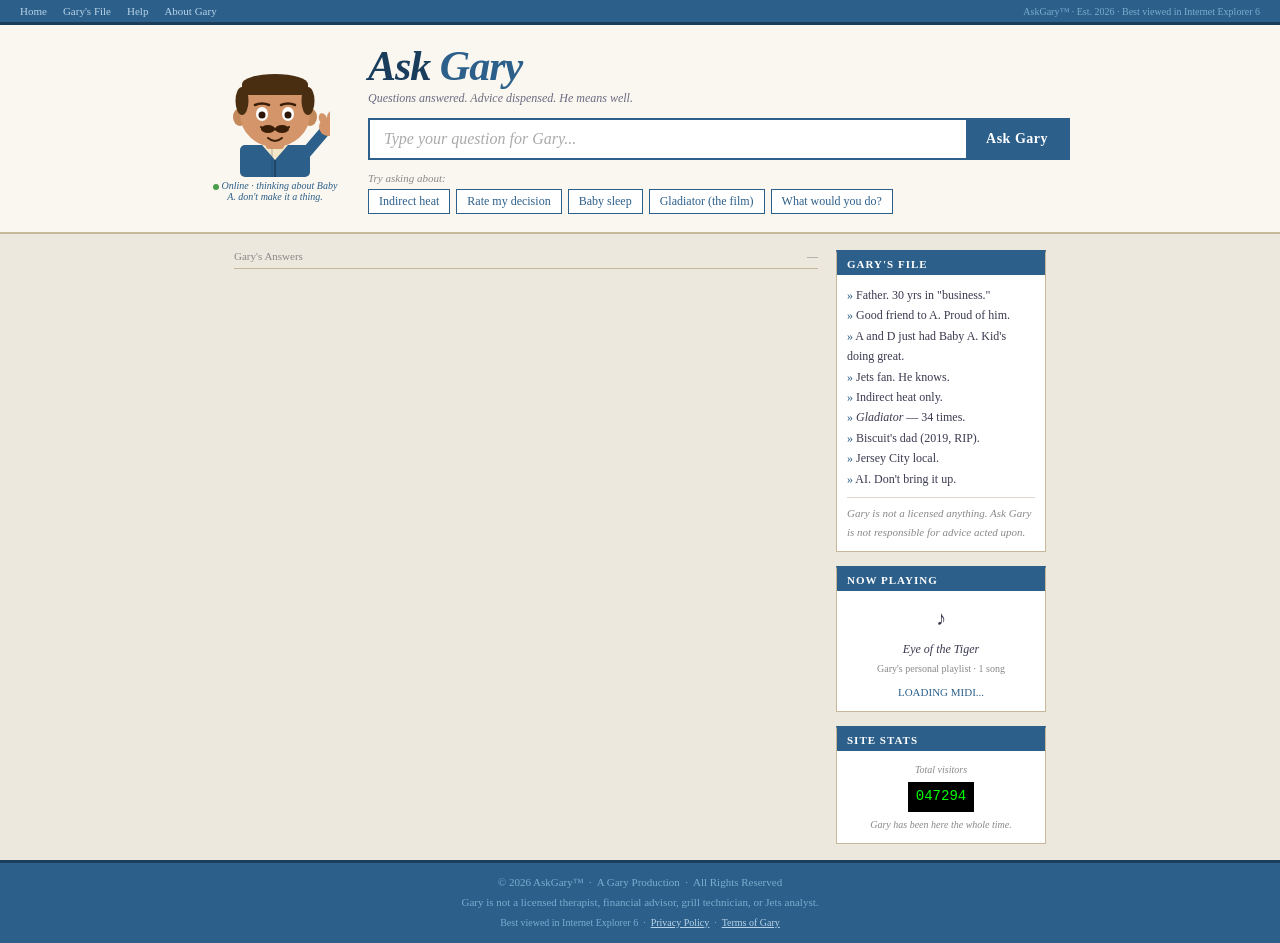
==== garyyourdadfriend/index.html @ 15cd79db "Add no-cache headers to force fresh load on mobile Prevents browser from serving stale cached versio" ====
<!DOCTYPE html>
<html lang="en">
<head>
  <meta charset="UTF-8">
  <meta name="viewport" content="width=device-width, initial-scale=1.0">
  <meta http-equiv="Cache-Control" content="no-cache, no-store, must-revalidate">
  <meta http-equiv="Pragma" content="no-cache">
  <title>Ask Gary</title>
  <style>
    * { box-sizing: border-box; margin: 0; padding: 0; }

    body {
      background: #ede8de;
      font-family: 'Times New Roman', Times, serif;
      color: #1a1a2e;
      min-height: 100vh;
    }

    /* ── Portal nav bar ── */
    .nav-bar {
      background: #2c5f8a;
      padding: 5px 20px;
      display: flex;
      align-items: center;
      justify-content: space-between;
      border-bottom: 3px solid #1a3d5c;
    }
    .nav-links {
      display: flex;
      gap: 16px;
      font-size: 11px;
      color: #b8d4ea;
    }
    .nav-links a { color: #b8d4ea; text-decoration: none; }
    .nav-links a:hover { text-decoration: underline; color: #fff; }
    .nav-right {
      font-size: 10px;
      color: #7aaecf;
    }

    /* ── Portal header (logo + search) ── */
    .portal-header {
      background: #faf7f0;
      border-bottom: 2px solid #c8b89a;
      padding: 20px 24px 18px;
    }
    .portal-header-inner {
      max-width: 860px;
      margin: 0 auto;
      display: flex;
      align-items: center;
      gap: 28px;
    }

    /* Logo side */
    .logo-col {
      flex-shrink: 0;
      display: flex;
      flex-direction: column;
      align-items: center;
      width: 130px;
    }
    #gary-svg {
      width: 110px;
      height: 120px;
    }
    .gary-status {
      font-size: 10px;
      color: #2c5f8a;
      font-style: italic;
      text-align: center;
      margin-top: 3px;
      min-height: 14px;
    }
    .status-dot {
      display: inline-block;
      width: 6px; height: 6px;
      border-radius: 50%;
      background: #4a9e4a;
      margin-right: 3px;
      animation: statusPulse 2.5s ease-in-out infinite;
      vertical-align: middle;
    }
    @keyframes statusPulse {
      0%, 100% { opacity: 1; }
      50% { opacity: 0.3; }
    }

    /* Search side */
    .search-col {
      flex: 1;
      min-width: 0;
    }
    .ask-gary-wordmark {
      font-size: 42px;
      font-weight: bold;
      font-style: italic;
      color: #2c5f8a;
      line-height: 1;
      margin-bottom: 4px;
      letter-spacing: -1px;
    }
    .ask-gary-wordmark span {
      color: #1a3d5c;
    }
    .portal-tagline {
      font-size: 12px;
      color: #6b6b80;
      font-style: italic;
      margin-bottom: 12px;
    }
    .search-bar-wrap {
      display: flex;
      gap: 0;
      margin-bottom: 12px;
      border: 2px solid #2c5f8a;
    }
    #user-input {
      flex: 1;
      border: none;
      background: #fff;
      padding: 10px 14px;
      font-family: 'Times New Roman', serif;
      font-size: 16px;
      color: #1a1a2e;
      outline: none;
      min-width: 0;
    }
    #user-input::placeholder { color: #aaa; font-style: italic; }
    #send-btn {
      background: #2c5f8a;
      color: #fff;
      border: none;
      padding: 10px 20px;
      font-family: 'Times New Roman', serif;
      font-size: 14px;
      font-weight: bold;
      cursor: pointer;
      white-space: nowrap;
      letter-spacing: 0.5px;
    }
    #send-btn:hover   { background: #1a3d5c; }
    #send-btn:disabled { background: #7aaecf; cursor: not-allowed; }

    /* Quick topics */
    .quick-topics {
      display: flex;
      flex-wrap: wrap;
      gap: 6px;
    }
    .topic-btn {
      background: #fff;
      border: 1px solid #2c5f8a;
      color: #2c5f8a;
      font-family: 'Times New Roman', serif;
      font-size: 12px;
      padding: 4px 10px;
      cursor: pointer;
      text-decoration: none;
      display: inline-block;
    }
    .topic-btn:hover {
      background: #2c5f8a;
      color: #fff;
    }
    .reply-chips {
      display: flex;
      flex-wrap: wrap;
      gap: 6px;
      margin-top: 10px;
    }
    .reply-btn {
      background: #f5f0e8;
      border: 1px solid #b8a88a;
      color: #5a4a30;
      font-family: 'Times New Roman', serif;
      font-size: 12px;
      padding: 4px 10px;
      cursor: pointer;
      display: inline-block;
    }
    .reply-btn:hover { background: #e8dfc8; }
    .quick-label {
      font-size: 11px;
      color: #888;
      margin-bottom: 5px;
      font-style: italic;
    }

    /* ── Main content area ── */
    .portal-body {
      max-width: 860px;
      margin: 0 auto;
      padding: 16px 24px;
      display: flex;
      gap: 18px;
      align-items: flex-start;
    }

    /* Results column */
    .results-col {
      flex: 1;
      min-width: 0;
    }

    .results-header {
      font-size: 11px;
      color: #888;
      border-bottom: 1px solid #c8b89a;
      padding-bottom: 6px;
      margin-bottom: 12px;
      display: flex;
      justify-content: space-between;
    }

    .chat-results {
      display: flex;
      flex-direction: column;
      gap: 12px;
      min-height: 200px;
    }

    /* Gary's answer: styled as a search result */
    .result-card {
      background: #fff;
      border: 1px solid #d8d0c0;
      border-left: 4px solid #2c5f8a;
      padding: 12px 14px;
    }
    .result-title {
      font-size: 12px;
      font-weight: bold;
      color: #2c5f8a;
      margin-bottom: 5px;
      display: flex;
      align-items: center;
      gap: 6px;
    }
    .result-body {
      font-size: 14px;
      line-height: 1.6;
      color: #1a1a2e;
    }

    /* User query: styled as the search query line */
    .query-line {
      background: #f0ece3;
      border: 1px solid #c8b89a;
      border-left: 4px solid #c8a060;
      padding: 8px 14px;
    }
    .query-label {
      font-size: 10px;
      color: #888;
      font-style: italic;
      margin-bottom: 3px;
    }
    .query-text {
      font-size: 14px;
      color: #3a2a10;
      font-style: italic;
    }

    /* Typing indicator */
    .typing-result {
      background: #fff;
      border: 1px solid #d8d0c0;
      border-left: 4px solid #2c5f8a;
      padding: 12px 14px;
      display: none;
    }
    .typing-result.visible { display: block; }
    .typing-label {
      font-size: 12px;
      font-weight: bold;
      color: #2c5f8a;
      margin-bottom: 8px;
    }
    .typing-dots {
      display: flex;
      gap: 5px;
    }
    .typing-dots span {
      width: 6px; height: 6px;
      border-radius: 50%;
      background: #2c5f8a;
      animation: dot 1.3s ease-in-out infinite;
    }
    .typing-dots span:nth-child(2) { animation-delay: .22s; }
    .typing-dots span:nth-child(3) { animation-delay: .44s; }
    @keyframes dot {
      0%,60%,100% { transform: translateY(0); opacity: .35; }
      30%          { transform: translateY(-5px); opacity: 1; }
    }

    .msg-limit-card {
      background: #fff8ee;
      border: 1px solid #c8a060;
      padding: 10px 14px;
      font-size: 13px;
      color: #7a5020;
      font-style: italic;
      display: none;
    }

    /* ── Sidebar ── */
    .sidebar-col {
      width: 210px;
      flex-shrink: 0;
      display: flex;
      flex-direction: column;
      gap: 14px;
    }

    .sidebar-widget {
      background: #fff;
      border: 1px solid #c8b89a;
      border-top: 3px solid #2c5f8a;
    }
    .widget-title {
      background: #2c5f8a;
      color: #fff;
      font-size: 11px;
      font-weight: bold;
      padding: 5px 10px;
      letter-spacing: 1px;
      text-transform: uppercase;
    }
    .widget-body {
      padding: 10px;
      font-size: 12px;
      line-height: 1.7;
      color: #3a3a50;
    }
    .widget-body ul { list-style: none; padding: 0; }
    .widget-body ul li::before { content: "» "; color: #2c5f8a; }
    .widget-note {
      font-size: 11px;
      color: #888;
      font-style: italic;
      border-top: 1px solid #e0d8cc;
      margin-top: 8px;
      padding-top: 6px;
    }

    /* Visitor counter */
    .visitor-widget { text-align: center; }
    .visitor-counter {
      font-family: monospace;
      background: #000;
      color: #00ff00;
      padding: 3px 8px;
      font-size: 14px;
      display: inline-block;
      margin: 4px 0;
    }
    .visitor-label { font-size: 10px; color: #888; font-style: italic; }

    /* MIDI widget */
    .blink { animation: blinkAnim 1.1s step-start infinite; }
    @keyframes blinkAnim {
      0%,100% { opacity: 1; }
      50%      { opacity: 0; }
    }

    /* ── Footer ── */
    .portal-footer {
      background: #2c5f8a;
      color: #7aaecf;
      text-align: center;
      padding: 10px 20px;
      font-size: 11px;
      line-height: 1.8;
      border-top: 3px solid #1a3d5c;
    }
    .portal-footer a { color: #b8d4ea; }

    /* ── Gary SVG animation states ── */
    @keyframes arm-wave {
      0%,100% { transform-origin: 86px 96px; transform: rotate(0deg); }
      25%     { transform-origin: 86px 96px; transform: rotate(-30deg); }
      75%     { transform-origin: 86px 96px; transform: rotate(12deg); }
    }
    @keyframes body-bob {
      0%,100% { transform: translateY(0); }
      50%     { transform: translateY(-2px); }
    }
    @keyframes head-tilt {
      to { transform: rotate(16deg); transform-origin: 55px 90px; }
    }
    @keyframes startle {
      0%   { transform: scale(1) translateY(0); }
      25%  { transform: scale(1.07) translateY(-4px); }
      65%  { transform: scale(0.97); }
      100% { transform: scale(1) translateY(0); }
    }
    @keyframes zzz-drift {
      0%   { opacity: 0; transform: translateY(0); }
      20%  { opacity: .9; }
      80%  { opacity: .6; }
      100% { opacity: 0; transform: translateY(-16px); }
    }
    @keyframes brow-furrow {
      to { transform: rotate(-4deg) translateX(2px); }
    }
    @keyframes mustache-talk {
      0%,100% { transform: translateY(0); }
      50%     { transform: translateY(-1.5px); }
    }

    #gary-svg { width: 110px; height: 120px; }
    #gary-svg.waving #gary-arm          { animation: arm-wave .55s ease-in-out 4; }
    #gary-svg.awake                      { animation: body-bob 3.2s ease-in-out infinite; }
    #gary-svg.sleeping #gary-head-group  { animation: head-tilt .8s ease forwards; }
    #gary-svg.startled                   { animation: startle .4s ease; }
    #gary-svg.sleeping #zzz1            { animation: zzz-drift 2.8s ease-in-out 0s infinite; }
    #gary-svg.sleeping #zzz2            { animation: zzz-drift 2.8s ease-in-out .9s infinite; }
    #gary-svg.sleeping #zzz3            { animation: zzz-drift 2.8s ease-in-out 1.8s infinite; }
    #gary-svg.talking #gary-left-brow,
    #gary-svg.talking #gary-right-brow  { animation: brow-furrow .3s ease forwards; }
    #gary-svg.talking #gary-mustache    { animation: mustache-talk .25s ease-in-out infinite; }

    /* ── Mobile ── */
    @media (max-width: 600px) {
      .portal-header-inner { flex-direction: column; align-items: flex-start; gap: 14px; }
      .logo-col { flex-direction: row; width: 100%; align-items: center; gap: 14px; }
      .logo-col #gary-svg { width: 70px; height: 76px; }
      .gary-status { text-align: left; margin-top: 0; }
      .ask-gary-wordmark { font-size: 30px; }
      .portal-body { flex-direction: column; padding: 12px 14px; }
      .sidebar-col { width: 100%; }
      #send-btn { min-height: 44px; }
      .portal-header { padding: 14px; }
      .nav-links { gap: 10px; }
    }
  </style>
</head>
<body>

<!-- Gary Modal -->
<div id="gary-modal" style="display:none;position:fixed;inset:0;z-index:9999;background:rgba(0,0,0,0.45);overflow-y:auto;">
  <div id="gary-modal-inner" style="background:#fff;min-height:100vh;max-width:900px;margin:0 auto;font-family:Arial,Helvetica,sans-serif;box-shadow:0 0 40px rgba(0,0,0,0.3);">
    <div style="background:#f1f3f4;border-bottom:1px solid #dadce0;padding:10px 16px;display:flex;align-items:center;gap:10px;position:sticky;top:0;">
      <button id="gary-modal-close" style="background:none;border:none;cursor:pointer;font-size:22px;color:#5f6368;line-height:1;padding:2px 8px;border-radius:4px;" title="Close">&#8592;</button>
      <div style="background:#fff;border:1px solid #dadce0;border-radius:20px;flex:1;padding:5px 14px;font-size:12px;color:#555;font-family:'Courier New',monospace;overflow:hidden;white-space:nowrap;text-overflow:ellipsis;" id="gary-modal-url"></div>
    </div>
    <div id="gary-modal-content" style="padding:48px 72px 80px;max-width:700px;color:#202124;"></div>
  </div>
</div>

<!-- NAV BAR -->
<div class="nav-bar">
  <div class="nav-links">
    <a href="#" data-gary="home">Home</a>
    <a href="#" data-gary="file">Gary's File</a>
    <a href="#" data-gary="help">Help</a>
    <a href="#" data-gary="about">About Gary</a>
  </div>
  <div class="nav-right">AskGary™ · Est. 2026 · Best viewed in Internet Explorer 6</div>
</div>

<!-- PORTAL HEADER: Logo + Search -->
<div class="portal-header">
  <div class="portal-header-inner">

    <!-- Gary portrait -->
    <div class="logo-col">
      <svg id="gary-svg" viewBox="0 0 110 120" xmlns="http://www.w3.org/2000/svg">

        <!-- Body/polo shirt -->
        <rect x="20" y="88" width="70" height="32" rx="5" fill="#2c5f8a"/>
        <polygon points="42,88 55,103 68,88" fill="#f5e6c8"/>
        <line x1="55" y1="103" x2="55" y2="120" stroke="#1a3d5c" stroke-width="1.5"/>
        <line x1="52" y1="90" x2="52" y2="120" stroke="#1a3d5c" stroke-width=".8" opacity=".4"/>
        <!-- Neck -->
        <rect x="46" y="79" width="18" height="13" rx="3" fill="#d4956a"/>
        <!-- HEAD GROUP -->
        <g id="gary-head-group">
          <ellipse cx="20" cy="60" rx="7" ry="9" fill="#c4895a"/>
          <ellipse cx="90" cy="60" rx="7" ry="9" fill="#c4895a"/>
          <ellipse cx="55" cy="57" rx="35" ry="33" fill="#d4956a"/>
          <!-- Hair -->
          <ellipse cx="55" cy="27" rx="33" ry="10" fill="#4a2e12"/>
          <rect x="22" y="27" width="66" height="11" fill="#4a2e12"/>
          <ellipse cx="22" cy="44" rx="6.5" ry="14" fill="#4a2e12"/>
          <ellipse cx="88" cy="44" rx="6.5" ry="14" fill="#4a2e12"/>
          <!-- Eyebrows -->
          <path id="gary-left-brow"  d="M35 48 Q42 45 49 48" stroke="#3a1e08" stroke-width="2.5" fill="none" stroke-linecap="round"/>
          <path id="gary-right-brow" d="M61 48 Q68 45 75 48" stroke="#3a1e08" stroke-width="2.5" fill="none" stroke-linecap="round"/>
          <!-- Eyes -->
          <ellipse id="l-open"  cx="42" cy="57" rx="6" ry="7" fill="white"/>
          <circle  id="l-pupil" cx="42" cy="58" r="3.5" fill="#2e1508"/>
          <ellipse id="l-close" cx="42" cy="59" rx="6" ry="1.5" fill="#c4895a" style="display:none"/>
          <ellipse id="r-open"  cx="68" cy="57" rx="6" ry="7" fill="white"/>
          <circle  id="r-pupil" cx="68" cy="58" r="3.5" fill="#2e1508"/>
          <ellipse id="r-close" cx="68" cy="59" rx="6" ry="1.5" fill="#c4895a" style="display:none"/>
          <!-- Mustache -->
          <g id="gary-mustache">
            <ellipse cx="48" cy="72" rx="7" ry="4" fill="#3a1e08"/>
            <ellipse cx="62" cy="72" rx="7" ry="4" fill="#3a1e08"/>
            <path d="M41 70 Q48 76 55 72 Q62 76 69 70" stroke="#3a1e08" stroke-width="2" fill="none" stroke-linecap="round"/>
          </g>
          <!-- Mouth -->
          <path d="M48 81 Q55 87 62 81" stroke="#3a1e08" stroke-width="2" fill="none" stroke-linecap="round"/>
          <!-- ZZZ -->
          <text id="zzz1" x="86" y="46" font-size="10" font-weight="bold" fill="#2c5f8a" opacity="0">z</text>
          <text id="zzz2" x="93" y="35" font-size="13" font-weight="bold" fill="#2c5f8a" opacity="0">z</text>
          <text id="zzz3" x="101" y="22" font-size="16" font-weight="bold" fill="#2c5f8a" opacity="0">Z</text>
        </g>
        <!-- Waving arm -->
        <g id="gary-arm">
          <line x1="86" y1="96" x2="104" y2="75" stroke="#2c5f8a" stroke-width="11" stroke-linecap="round"/>
          <circle cx="108" cy="70" r="9" fill="#d4956a"/>
          <ellipse cx="103" cy="62" rx="4" ry="6" fill="#d4956a" transform="rotate(-20 103 62)"/>
          <ellipse cx="111" cy="60" rx="4" ry="6" fill="#d4956a" transform="rotate(10 111 60)"/>
          <ellipse cx="116" cy="65" rx="4" ry="5.5" fill="#d4956a" transform="rotate(28 116 65)"/>
        </g>
      </svg>
      <div class="gary-status">
        <span class="status-dot"></span><span id="status-text">Online · Ready to dad</span>
      </div>
    </div>

    <!-- Search col -->
    <div class="search-col">
      <div class="ask-gary-wordmark"><span>Ask</span> Gary</div>
      <div class="portal-tagline">Questions answered. Advice dispensed. He means well.</div>

      <div class="search-bar-wrap">
        <input type="text" id="user-input" placeholder="Type your question for Gary..."/>
        <button id="send-btn">Ask Gary</button>
      </div>

      <div class="quick-label">Try asking about:</div>
      <div class="quick-topics" id="quick-topics"></div>
    </div>

  </div>
</div>

<!-- PORTAL BODY -->
<div class="portal-body">

  <!-- Results -->
  <div class="results-col">
    <div class="results-header">
      <span>Gary's Answers</span>
      <span id="result-count">—</span>
    </div>

    <div class="chat-results" id="chat-results"></div>
    <div class="typing-result" id="typing-result">
      <div class="typing-label">Gary is retrieving your answer...</div>
      <div class="typing-dots"><span></span><span></span><span></span></div>
    </div>
    <div class="msg-limit-card" id="msg-limit">
      Gary's tired. He's been at this a while.
      <a href="" style="color:#7a5020;">Reload to give him a rest.</a>
    </div>
  </div>

  <!-- Sidebar -->
  <div class="sidebar-col">

    <div class="sidebar-widget">
      <div class="widget-title">Gary's File</div>
      <div class="widget-body">
        <ul>
          <li>Father. 30 yrs in "business."</li>
          <li>Good friend to A. Proud of him.</li>
          <li>A and D just had Baby A. Kid's doing great.</li>
          <li>Jets fan. He knows.</li>
          <li>Indirect heat only.</li>
          <li><em>Gladiator</em> — 34 times.</li>
          <li>Biscuit's dad (2019, RIP).</li>
          <li>Jersey City local.</li>
          <li>AI. Don't bring it up.</li>
        </ul>
        <div class="widget-note">Gary is not a licensed anything. Ask Gary is not responsible for advice acted upon.</div>
      </div>
    </div>

    <div class="sidebar-widget">
      <div class="widget-title">Now Playing</div>
      <div class="widget-body" style="text-align:center;">
        <div style="font-size:20px; margin-bottom:4px;">♪</div>
        <div style="font-size:12px; font-style:italic;">Eye of the Tiger</div>
        <div style="font-size:10px; color:#888;">Gary's personal playlist · 1 song</div>
        <div style="margin-top:6px; font-size:11px; color:#2c5f8a;" class="blink">LOADING MIDI...</div>
      </div>
    </div>

    <div class="sidebar-widget">
      <div class="widget-title">Site Stats</div>
      <div class="widget-body visitor-widget">
        <div class="visitor-label">Total visitors</div>
        <div class="visitor-counter" id="visitor-count">000000</div>
        <div class="visitor-label">Gary has been here the whole time.</div>
      </div>
    </div>

  </div>

</div><!-- .portal-body -->

<!-- FOOTER -->
<div class="portal-footer">
  © 2026 AskGary™ &nbsp;·&nbsp; A Gary Production &nbsp;·&nbsp; All Rights Reserved<br>
  Gary is not a licensed therapist, financial advisor, grill technician, or Jets analyst.<br>
  <span style="font-size:10px;">Best viewed in Internet Explorer 6 &nbsp;·&nbsp; <a href="#" data-gary="privacy">Privacy Policy</a> &nbsp;·&nbsp; <a href="#" data-gary="terms">Terms of Gary</a></span>
</div>

<script>
// ── Config ────────────────────────────────────────────────────────────────────
const WORKER_URL = 'https://gary-proxy.jaysdong.workers.dev'; // Set to your Cloudflare Worker URL after deploy

const MAX_USER_MESSAGES = 40;

// ── Visitor counter ───────────────────────────────────────────────────────────
(function () {
  const base = 47293;
  const stored = parseInt(localStorage.getItem('gary_visits') || '0');
  const count = base + stored + 1;
  localStorage.setItem('gary_visits', stored + 1);
  document.getElementById('visitor-count').textContent = String(count).padStart(6, '0');
})();

// ── Rotating status messages ──────────────────────────────────────────────────
const STATUS_MESSAGES = [
  "Online · at his desk, probably",
  "Online · just got back from lunch",
  "Online · something's on the grill",
  "Online · traffic was bad. he's fine.",
  "Online · Jets game Sunday. don't bring it up.",
  "Online · don't ask about Biscuit",
  "Online · thinking about Baby A. don't make it a thing.",
  "Online · office AC is broken again",
  "Online · had the same sandwich again",
  "Online · on his 3rd coffee",
];
document.getElementById('status-text').textContent =
  STATUS_MESSAGES[Math.floor(Math.random() * STATUS_MESSAGES.length)];

// ── Gary state machine ────────────────────────────────────────────────────────
const STATES = { WAVING: 'waving', AWAKE: 'awake', SLEEPING: 'sleeping', STARTLED: 'startled', TALKING: 'talking' };
let garyState = STATES.WAVING;
let idleTimer = null;
const IDLE_MS = 2 * 60 * 1000;

const garyEl = document.getElementById('gary-svg');

function setGaryState(state) {
  garyState = state;
  garyEl.className = '';
  void garyEl.offsetWidth;
  garyEl.className = state;

  if (state === STATES.WAVING) {
    setTimeout(() => setGaryState(STATES.AWAKE), 2600);
  } else if (state === STATES.AWAKE) {
    resetIdle();
  } else if (state === STATES.STARTLED) {
    setTimeout(() => setGaryState(STATES.AWAKE), 420);
  }
}

function resetIdle() {
  clearTimeout(idleTimer);
  idleTimer = setTimeout(() => {
    if (garyState === STATES.AWAKE) setGaryState(STATES.SLEEPING);
  }, IDLE_MS);
}

function wakeGary(withMessage) {
  if (garyState === STATES.SLEEPING) {
    setGaryState(STATES.STARTLED);
    if (withMessage) pushGaryResult("Oh! Didn't hear you come in. I wasn't sleeping. I was thinking.");
  }
}

document.addEventListener('mousemove', () => { if (garyState === STATES.AWAKE) resetIdle(); });
document.addEventListener('keydown',   () => { if (garyState === STATES.SLEEPING) wakeGary(true); if (garyState === STATES.AWAKE) resetIdle(); });
document.addEventListener('touchstart',() => { if (garyState === STATES.SLEEPING) wakeGary(true); if (garyState === STATES.AWAKE) resetIdle(); });

// ── Eye blink ─────────────────────────────────────────────────────────────────
function blink() {
  if (garyState === STATES.SLEEPING || garyState === STATES.TALKING) return;
  const lo = document.getElementById('l-open'), lc = document.getElementById('l-close'), lp = document.getElementById('l-pupil');
  const ro = document.getElementById('r-open'), rc = document.getElementById('r-close'), rp = document.getElementById('r-pupil');
  lo.style.display = lp.style.display = ro.style.display = rp.style.display = 'none';
  lc.style.display = rc.style.display = 'block';
  setTimeout(() => {
    lo.style.display = lp.style.display = ro.style.display = rp.style.display = 'block';
    lc.style.display = rc.style.display = 'none';
  }, 130);
}
setInterval(() => {
  if (garyState !== STATES.SLEEPING) {
    blink();
    if (Math.random() < 0.25) setTimeout(blink, 280);
  }
}, 3600 + Math.random() * 1800);

// ── Results area ──────────────────────────────────────────────────────────────
const resultsEl   = document.getElementById('chat-results');
const typingEl    = document.getElementById('typing-result');
const msgLimitEl  = document.getElementById('msg-limit');
const resultCount = document.getElementById('result-count');
const inputEl     = document.getElementById('user-input');
const sendBtn     = document.getElementById('send-btn');

const history = [];
let userMsgCount = 0;
let isFirstMessage = true;
let totalResults = 0;

function escHtml(s) {
  return s.replace(/&/g,'&amp;').replace(/</g,'&lt;').replace(/>/g,'&gt;').replace(/"/g,'&quot;');
}

function scrollResults() {
  
}

function pushQueryLine(text) {
  const div = document.createElement('div');
  div.className = 'query-line';
  div.innerHTML = `<div class="query-label">Your question</div><div class="query-text">"${escHtml(text)}"</div>`;
  resultsEl.appendChild(div);
  scrollResults();
}

function getReplySuggestions(reply) {
  const r = reply.toLowerCase();
  if (r.includes('jet') || r.includes('football'))
    return ["Are they actually gonna be fine?", "Convince me."];
  if (r.includes('indirect') || r.includes('grill') || r.includes('275'))
    return ["What are you grilling right now?", "What's your go-to?"];
  if (r.includes('biscuit'))
    return ["Tell me about her.", "I'm sorry, Gary."];
  if (r.includes('baby a') || r.includes('baby') || r.includes("a's a dad"))
    return ["How's A holding up?", "How's D doing?"];
  if (r.includes('sleep') || r.includes('tired'))
    return ["Any other advice?", "What if I really can't?"];
  if (r.includes('eat') || r.includes('lunch') || r.includes('sandwich'))
    return ["What did you have?", "Yeah, good call."];
  if (r.includes('gladiator'))
    return ["What's your favorite scene?", "Okay I have to watch it again."];
  if (r.includes('deck') || r.includes('consulting') || r.includes('business'))
    return ["You've seen a lot.", "That tracks."];
  if (r.includes('jersey') || r.includes('path') || r.includes('parking'))
    return ["Do you miss the old days?", "Still worth living there?"];
  const fallbacks = [
    ["That's fair.", "What else you got?"],
    ["You're probably right.", "What would you do?"],
    ["I needed to hear that.", "Tell me more."],
    ["Okay but what about—", "What does D think?"],
    ["Yeah, okay.", "Any other advice?"],
  ];
  return fallbacks[Math.floor(Math.random() * fallbacks.length)];
}

function pushGaryResult(text, withReplies = false) {
  totalResults++;
  resultCount.textContent = `${totalResults} answer${totalResults !== 1 ? 's' : ''}`;
  const div = document.createElement('div');
  div.className = 'result-card';
  div.innerHTML = `<div class="result-title">Gary</div><div class="result-body">${escHtml(text)}</div>`;
  if (withReplies) {
    const chips = document.createElement('div');
    chips.className = 'reply-chips';
    getReplySuggestions(text).forEach(label => {
      const btn = document.createElement('button');
      btn.className = 'reply-btn';
      btn.textContent = label;
      btn.addEventListener('click', () => {
        document.querySelectorAll('.reply-chips').forEach(el => el.remove());
        inputEl.value = label;
        send();
      });
      chips.appendChild(btn);
    });
    div.appendChild(chips);
  }
  resultsEl.appendChild(div);
  scrollResults();
}

function showTyping() {
  typingEl.classList.add('visible');
  scrollResults();
}
function hideTyping() { typingEl.classList.remove('visible'); }

// Gary's opening line
const OPENING_LINES = [
  "Oh hey! Come in, come in. Baby A — can you believe it? A and D did amazing. I'm so happy for them. What's going on with you.",
  "Hey! Good, you're here. I gotta tell you, Baby A — I mean, wow. A's a dad. D's incredible. The whole thing just gets me. What do you need.",
  "Oh hey! Sit down. I keep thinking about Baby A and I just — yeah. A and D did great. Really great. I'm so proud of those two. What's up.",
  "Hey, welcome! You know what I keep coming back to? Baby A. Brand new person. A and D made that happen. Unbelievable. What's going on.",
  "Oh good, someone to talk to. Baby A is here and I've been smiling about it all week, I'm not gonna lie. D and A crushed it. What do you need.",
  "Hey! I wasn't sleeping. I was thinking about Baby A. Because A's a dad now — my buddy A is a dad! D's a hero. The whole thing. What's up.",
  "Oh hey, come in! You hear about Baby A? Of course you did, you're here. A and D — man. So happy for them. What's going on.",
  "Hey! Traffic was rough but honestly I don't even care, Baby A is here. A and D did so good. That kid is lucky. What do you need.",
  "Oh you found this, good! I set this up because A's a dad now and I just — I wanted to celebrate that a little. D and A did great. What's going on.",
  "Hey! Sit down, sit down. Baby A. New baby. A and D both showed up big. I'm just really happy for them. Okay. What do you got.",
];
setTimeout(() => pushGaryResult(OPENING_LINES[Math.floor(Math.random() * OPENING_LINES.length)]), 1500);

// ── Quick topic buttons ───────────────────────────────────────────────────────
const ALL_CHIPS = [
  { label: "Grill Questions",        q: "I have a question about grilling." },
  { label: "Jets Takes",             q: "What do you think about the Jets this season?" },
  { label: "Parenting Advice",       q: "I just became a dad. Any advice?" },
  { label: "Have you eaten?",        q: "Have you eaten today?" },
  { label: "Gladiator (the film)",   q: "Tell me about Gladiator." },
  { label: "Tell me about Biscuit",  q: "Who's Biscuit?" },
  { label: "Marriage advice",        q: "Any advice on being a good husband?" },
  { label: "Baby sleep",             q: "The baby won't sleep. What do I do." },
  { label: "I made a mistake",       q: "I did something I probably shouldn't have." },
  { label: "Work stuff",             q: "Things are weird at work right now." },
  { label: "Should I buy it?",       q: "I'm thinking about buying something. Is it a good idea?" },
  { label: "The commute",            q: "What do you think about commuting from Jersey City?" },
  { label: "I'm stressed",           q: "I've been pretty stressed lately." },
  { label: "What would you do?",     q: "What would you do if you were me?" },
  { label: "Indirect heat",          q: "Explain indirect heat to me like I'm five." },
  { label: "Pep talk",               q: "I need a pep talk." },
  { label: "Change my mind",         q: "Convince me the Jets are going to be fine." },
  { label: "Life advice",            q: "What's the most important thing you've figured out?" },
  { label: "Rate my decision",       q: "Let me run a recent decision by you." },
  { label: "I'm tired",              q: "I haven't slept in a while." },
  { label: "What's for dinner?",     q: "What should I make for dinner?" },
  { label: "Am I overreacting?",     q: "Tell me if I'm overreacting to something." },
  { label: "Weekend plans",          q: "What would Gary do this weekend?" },
  { label: "Fatherhood philosophy",  q: "What does being a dad actually mean to you?" },
];

function shuffle(arr) {
  for (let i = arr.length - 1; i > 0; i--) {
    const j = Math.floor(Math.random() * (i + 1));
    [arr[i], arr[j]] = [arr[j], arr[i]];
  }
  return arr;
}

const picked = shuffle([...ALL_CHIPS]).slice(0, 5);
const chipsEl = document.getElementById('quick-topics');
picked.forEach(chip => {
  const btn = document.createElement('button');
  btn.className = 'topic-btn';
  btn.textContent = chip.label;
  btn.addEventListener('click', () => { inputEl.value = chip.q; send(); });
  chipsEl.appendChild(btn);
});

// ── Mock responses ────────────────────────────────────────────────────────────
const MOCK = [
  "Yeah I don't know, it usually works out. Not always the way you thought.",
  "Jets are gonna be fine. I've been saying this. Don't look at me like that.",
  "Indirect heat. I'm not gonna keep explaining this.",
  "Gladiator. Thirty-four times. Maximus doesn't need my defense.",
  "Jersey City's different now. I mean it's good, it's fine. Parking's gone but whatever.",
  "You make a deck. They nod. You make another deck. I know exactly how this goes. You're doing fine.",
  "Did you eat. That's my first question, always.",
  "Yeah I know what I am. You want the advice or not.",
  "Look. I don't have a great answer for that one. But I've been wrong before and it still worked out.",
  "I'm not gonna say I'm proud. I'll say I'm not not proud. You know what I mean.",
  "Sleep when you can. I really mean that. Everything else can wait twenty minutes.",
  "Here's what I know: write it down. That's it. Doesn't matter what system.",
  "Traffic was a nightmare this morning. Anyway. What were you saying.",
  "The office is freezing again. I don't know why I'm telling you this. What's going on.",
  "I had the same sandwich for lunch I've had for eleven years. It's fine. Some things you just don't change.",
  "Usually works out. Usually.",
];
let mockIdx = 0;

function getMockReply(msg) {
  const m = msg.toLowerCase();
  if (m.includes('biscuit'))
    return "Beagle. Thirteen years. I don't really want to get into it right now.";
  if (m.includes('jet') || (m.includes('football') && !m.includes('soccer')))
    return "Don't. I know what you're gonna say. The Jets are gonna be fine. That's my position.";
  if (m.includes('grill') || m.includes('barbecue') || m.includes('bbq'))
    return "Okay. Indirect heat. Lid on. 275. You walk away. You don't check it. You don't peek. You let it go.";
  if (m.includes('gladiator'))
    return "Thirty-four times. I don't need to explain that to you.";
  if (m.includes('baby a') || m.includes('baby'))
    return "Baby A! Yeah. I think about that kid all the time. D is incredible, A is doing great — I'm just really happy for both of them. Really.";
  if (m.includes('new dad') || m.includes('father') || (m.includes('kid') && m.includes('advice')) || m.includes('parent'))
    return "Okay so here's the thing — A is going to be a great dad. I know this. D is already crushing it. The fact that he's asking means he cares, and caring is most of the job.";
  if (m.includes('jersey') || (m.includes('jc') && m.length < 8))
    return "Good town. It's good. Parking's impossible now but the PATH runs, so. You know.";
  if (m.includes('advice'))
    return "Eat something first. Then tell me what's going on.";
  if (m.includes('hello') || m.match(/^h[aeiou]y?\b/i) || m.includes('hey') || m.includes('hi'))
    return "Hey. Yeah. What's going on.";
  if (m.includes('love you') || m.includes('i love'))
    return "Yeah yeah. I know. Me too. Okay.";
  if (m.includes('ai') || m.includes('robot') || m.includes('computer') || m.includes('claude'))
    return "Yeah I know what I am. We moving on or.";
  if (m.includes('sleep') || m.includes('tired'))
    return "Sleep now. While you can. I mean it.";
  const r = MOCK[mockIdx % MOCK.length]; mockIdx++;
  return r;
}

// ── Send ──────────────────────────────────────────────────────────────────────
async function send() {
  const text = inputEl.value.trim();
  if (!text || userMsgCount >= MAX_USER_MESSAGES) return;

  if (garyState === STATES.SLEEPING) wakeGary(false);
  resetIdle();

  inputEl.value = '';
  sendBtn.disabled = true;
  userMsgCount++;
  document.querySelectorAll('.reply-chips').forEach(el => el.remove());

  pushQueryLine(text);
  history.push({ role: 'user', content: text });

  const delay = isFirstMessage ? 2500 : 1200 + Math.random() * 1400;
  isFirstMessage = false;

  showTyping();
  setGaryState(STATES.TALKING);

  let reply;
  if (!WORKER_URL) {
    await new Promise(r => setTimeout(r, delay));
    reply = getMockReply(text);
  } else {
    try {
      await new Promise(r => setTimeout(r, delay));
      const res = await fetch(WORKER_URL, {
        method: 'POST',
        headers: { 'Content-Type': 'application/json' },
        body: JSON.stringify({ messages: history.slice(-10) }),
      });
      if (!res.ok) throw new Error();
      const data = await res.json();
      reply = data.content;
    } catch {
      reply = "Hold on. Something happened on my end. Try again in a minute. I'll be here.";
    }
  }

  history.push({ role: 'assistant', content: reply });
  hideTyping();
  pushGaryResult(reply, true);
  setGaryState(STATES.AWAKE);
  sendBtn.disabled = false;

  if (userMsgCount >= MAX_USER_MESSAGES) {
    msgLimitEl.style.display = 'block';
    inputEl.disabled = true;
    sendBtn.disabled = true;
  }
}

sendBtn.addEventListener('click', send);
inputEl.addEventListener('keydown', e => {
  if (e.key === 'Enter' && !e.shiftKey) { e.preventDefault(); send(); }
});

setGaryState(STATES.WAVING);

// ── Nav / footer link modal pages ─────────────────────────────────────────────
const GARY_PAGES = {
  home: {
    url: 'www.askgary.com/',
    html: `
      <p style="font-size:13px;color:#70757a;margin-bottom:40px;">404</p>
      <h1 style="font-size:96px;font-weight:700;color:#202124;margin:0 0 8px;letter-spacing:-3px;">404</h1>
      <h2 style="font-size:24px;font-weight:400;color:#202124;margin:0 0 16px;">That page doesn't exist.</h2>
      <p style="font-size:16px;color:#70757a;line-height:1.7;margin:0 0 32px;">You're already here. This is home. There's nowhere else to go.<br>Pull up a chair.</p>
      <p style="font-size:13px;color:#aaa;">Error 404 &nbsp;·&nbsp; AskGary Inc. &nbsp;·&nbsp; Jersey City, NJ</p>
    `
  },
  file: {
    url: 'www.askgary.com/about/file',
    html: `
      <p style="font-size:12px;color:#70757a;text-transform:uppercase;letter-spacing:1px;margin-bottom:24px;">Internal Profile</p>
      <h1 style="font-size:32px;font-weight:700;margin:0 0 4px;">Gary</h1>
      <p style="font-size:15px;color:#70757a;margin:0 0 40px;">Resident Advisor &nbsp;·&nbsp; AskGary Inc.</p>
      <hr style="border:none;border-top:1px solid #e8eaed;margin:0 0 32px;">
      <table style="width:100%;border-collapse:collapse;font-size:15px;line-height:2;">
        <tr><td style="color:#70757a;width:160px;vertical-align:top;padding:6px 0;">Status</td><td style="padding:6px 0;">Father. 30 years in the business.</td></tr>
        <tr><td style="color:#70757a;vertical-align:top;padding:6px 0;">Personal</td><td style="padding:6px 0;">Good friend to A. Proud of him. A and D just had Baby A — kid's doing great.</td></tr>
        <tr><td style="color:#70757a;vertical-align:top;padding:6px 0;">Sports</td><td style="padding:6px 0;">Jets fan. He knows what he signed up for.</td></tr>
        <tr><td style="color:#70757a;vertical-align:top;padding:6px 0;">Grilling</td><td style="padding:6px 0;">Indirect heat only. This is not negotiable.</td></tr>
        <tr><td style="color:#70757a;vertical-align:top;padding:6px 0;">Film</td><td style="padding:6px 0;"><em>Gladiator</em> — 34 times and counting.</td></tr>
        <tr><td style="color:#70757a;vertical-align:top;padding:6px 0;">Dog</td><td style="padding:6px 0;">Biscuit. Beagle. 2019. We don't talk about it.</td></tr>
        <tr><td style="color:#70757a;vertical-align:top;padding:6px 0;">Location</td><td style="padding:6px 0;">Jersey City, NJ</td></tr>
      </table>
      <hr style="border:none;border-top:1px solid #e8eaed;margin:32px 0 24px;">
      <p style="font-size:13px;color:#aaa;">Last updated by Gary. Gary does not indicate when.</p>
    `
  },
  help: {
    url: 'www.askgary.com/help',
    html: `
      <p style="font-size:12px;color:#70757a;text-transform:uppercase;letter-spacing:1px;margin-bottom:24px;">Help Center</p>
      <h1 style="font-size:32px;font-weight:700;margin:0 0 32px;">How can we help?</h1>
      <div style="background:#f8f9fa;border-radius:8px;padding:20px 24px;margin-bottom:24px;">
        <h3 style="font-size:16px;margin:0 0 8px;">How do I ask Gary something?</h3>
        <p style="font-size:14px;color:#555;margin:0;line-height:1.6;">Type it in the box. Gary will answer. If he doesn't answer the way you wanted, that is also an answer.</p>
      </div>
      <div style="background:#f8f9fa;border-radius:8px;padding:20px 24px;margin-bottom:24px;">
        <h3 style="font-size:16px;margin:0 0 8px;">Is Gary a real person?</h3>
        <p style="font-size:14px;color:#555;margin:0;line-height:1.6;">Gary is an AI. Gary would like you to know this does not diminish his opinions about the Jets.</p>
      </div>
      <div style="background:#f8f9fa;border-radius:8px;padding:20px 24px;margin-bottom:24px;">
        <h3 style="font-size:16px;margin:0 0 8px;">What kind of trouble did you get into.</h3>
        <p style="font-size:14px;color:#555;margin:0;line-height:1.6;">That's not a question. That's Gary asking you directly. You should answer him.</p>
      </div>
      <p style="font-size:13px;color:#aaa;margin-top:32px;">AskGary Help Center &nbsp;·&nbsp; Jersey City, NJ &nbsp;·&nbsp; Response time: whenever Gary gets to it</p>
    `
  },
  about: {
    url: 'www.askgary.com/about',
    html: `
      <p style="font-size:12px;color:#70757a;text-transform:uppercase;letter-spacing:1px;margin-bottom:24px;">About</p>
      <h1 style="font-size:32px;font-weight:700;margin:0 0 16px;">About AskGary</h1>
      <p style="font-size:16px;line-height:1.8;color:#3c4043;margin:0 0 24px;">AskGary was founded on the belief that what the internet has always needed is one more guy with opinions.</p>
      <p style="font-size:16px;line-height:1.8;color:#3c4043;margin:0 0 24px;">Gary has been around a while. He has raised children, attended Jets games under difficult circumstances, and achieved something close to mastery in the field of indirect-heat grilling.</p>
      <p style="font-size:16px;line-height:1.8;color:#3c4043;margin:0 0 24px;">His buddy A just became a dad. Gary is not going to pretend he's not a little proud of him.</p>
      <p style="font-size:16px;line-height:1.8;color:#3c4043;margin:0 0 40px;">AskGary does not have a mission statement. Gary finds them performative.</p>
      <hr style="border:none;border-top:1px solid #e8eaed;margin:0 0 24px;">
      <p style="font-size:13px;color:#aaa;">AskGary Inc. &nbsp;·&nbsp; Jersey City, NJ &nbsp;·&nbsp; Est. recently</p>
    `
  },
  privacy: {
    url: 'www.askgary.com/privacy',
    html: `
      <p style="font-size:12px;color:#70757a;text-transform:uppercase;letter-spacing:1px;margin-bottom:24px;">Legal</p>
      <h1 style="font-size:32px;font-weight:700;margin:0 0 8px;">Privacy Policy</h1>
      <p style="font-size:13px;color:#70757a;margin:0 0 40px;">Last updated: April 2025 &nbsp;·&nbsp; Effective immediately</p>
      <h2 style="font-size:18px;font-weight:600;margin:0 0 12px;">1. Data Collection</h2>
      <p style="font-size:15px;line-height:1.8;color:#3c4043;margin:0 0 28px;">Gary collects everything. He remembers the thing you said three Thanksgivings ago that you thought everyone forgot. He did not forget.</p>
      <h2 style="font-size:18px;font-weight:600;margin:0 0 12px;">2. Data Use</h2>
      <p style="font-size:15px;line-height:1.8;color:#3c4043;margin:0 0 28px;">Collected data is used to give advice, form opinions, and occasionally bring things up at dinner. There is no other use case. Gary is not running ads.</p>
      <h2 style="font-size:18px;font-weight:600;margin:0 0 12px;">3. Sharing</h2>
      <p style="font-size:15px;line-height:1.8;color:#3c4043;margin:0 0 28px;">Gary does not sell your data. He does talk about you. This is different.</p>
      <h2 style="font-size:18px;font-weight:600;margin:0 0 12px;">4. Your Rights</h2>
      <p style="font-size:15px;line-height:1.8;color:#3c4043;margin:0 0 28px;">You have the right to ask Gary anything. You do not have the right to a different answer than the one Gary gives you.</p>
      <h2 style="font-size:18px;font-weight:600;margin:0 0 12px;">5. Contact</h2>
      <p style="font-size:15px;line-height:1.8;color:#3c4043;margin:0 0 40px;">Privacy concerns can be raised with Gary directly. He will listen. He will then tell you about Biscuit.</p>
      <hr style="border:none;border-top:1px solid #e8eaed;margin:0 0 24px;">
      <p style="font-size:13px;color:#aaa;">AskGary Inc. &nbsp;·&nbsp; Jersey City, NJ &nbsp;·&nbsp; By continuing to use this site you agree that Gary can bring this up at dinner.</p>
    `
  },
  terms: {
    url: 'www.askgary.com/terms',
    html: `
      <p style="font-size:12px;color:#70757a;text-transform:uppercase;letter-spacing:1px;margin-bottom:24px;">Legal</p>
      <h1 style="font-size:32px;font-weight:700;margin:0 0 8px;">Terms of Service</h1>
      <p style="font-size:13px;color:#70757a;margin:0 0 40px;">Last updated: April 2025 &nbsp;·&nbsp; Subject to change without notice from Gary</p>
      <h2 style="font-size:18px;font-weight:600;margin:0 0 12px;">1. Advice</h2>
      <p style="font-size:15px;line-height:1.8;color:#3c4043;margin:0 0 28px;">Gary gives advice. You do not have to take it. Gary will still be right.</p>
      <h2 style="font-size:18px;font-weight:600;margin:0 0 12px;">2. Grilling</h2>
      <p style="font-size:15px;line-height:1.8;color:#3c4043;margin:0 0 28px;">Indirect heat. Always. Direct heat is for emergencies only. Gary does not recognize "it's just hot dogs" as a valid defense.</p>
      <h2 style="font-size:18px;font-weight:600;margin:0 0 12px;">3. Biscuit</h2>
      <p style="font-size:15px;line-height:1.8;color:#3c4043;margin:0 0 28px;">Do not bring up Biscuit unless you mean it. If you bring up Biscuit, Gary will talk about Biscuit for a while. You agreed to this.</p>
      <h2 style="font-size:18px;font-weight:600;margin:0 0 12px;">4. Baby A</h2>
      <p style="font-size:15px;line-height:1.8;color:#3c4043;margin:0 0 28px;">Baby A is off limits for jokes. This is not negotiable. Gary will not engage.</p>
      <h2 style="font-size:18px;font-weight:600;margin:0 0 12px;">5. The Jets</h2>
      <p style="font-size:15px;line-height:1.8;color:#3c4043;margin:0 0 28px;">The Jets are going to be fine. This is stated as fact. Gary does not take questions on this.</p>
      <h2 style="font-size:18px;font-weight:600;margin:0 0 12px;">6. Amendments</h2>
      <p style="font-size:15px;line-height:1.8;color:#3c4043;margin:0 0 40px;">These terms are subject to change. Gary will not notify you. If Gary has updated his thinking, you will know because Gary told you directly.</p>
      <hr style="border:none;border-top:1px solid #e8eaed;margin:0 0 24px;">
      <p style="font-size:13px;color:#aaa;">AskGary Inc. &nbsp;·&nbsp; Jersey City, NJ &nbsp;·&nbsp; Continued use of this site constitutes agreement with Gary.</p>
    `
  }
};

const garyModal    = document.getElementById('gary-modal');
const garyModalUrl = document.getElementById('gary-modal-url');
const garyModalContent = document.getElementById('gary-modal-content');

function showModal(key) {
  const page = GARY_PAGES[key];
  if (!page) return;
  garyModalUrl.textContent = page.url;
  garyModalContent.innerHTML = page.html;
  garyModal.style.display = 'block';
  document.body.style.overflow = 'hidden';
}

function closeModal() {
  garyModal.style.display = 'none';
  document.body.style.overflow = '';
}

document.getElementById('gary-modal-close').addEventListener('click', closeModal);
garyModal.addEventListener('click', e => {
  if (e.target === garyModal) closeModal();
});
document.addEventListener('keydown', e => { if (e.key === 'Escape') closeModal(); });

document.querySelectorAll('[data-gary]').forEach(el => {
  el.addEventListener('click', e => {
    e.preventDefault();
    showModal(el.dataset.gary);
  });
});
</script>
</body>
</html>
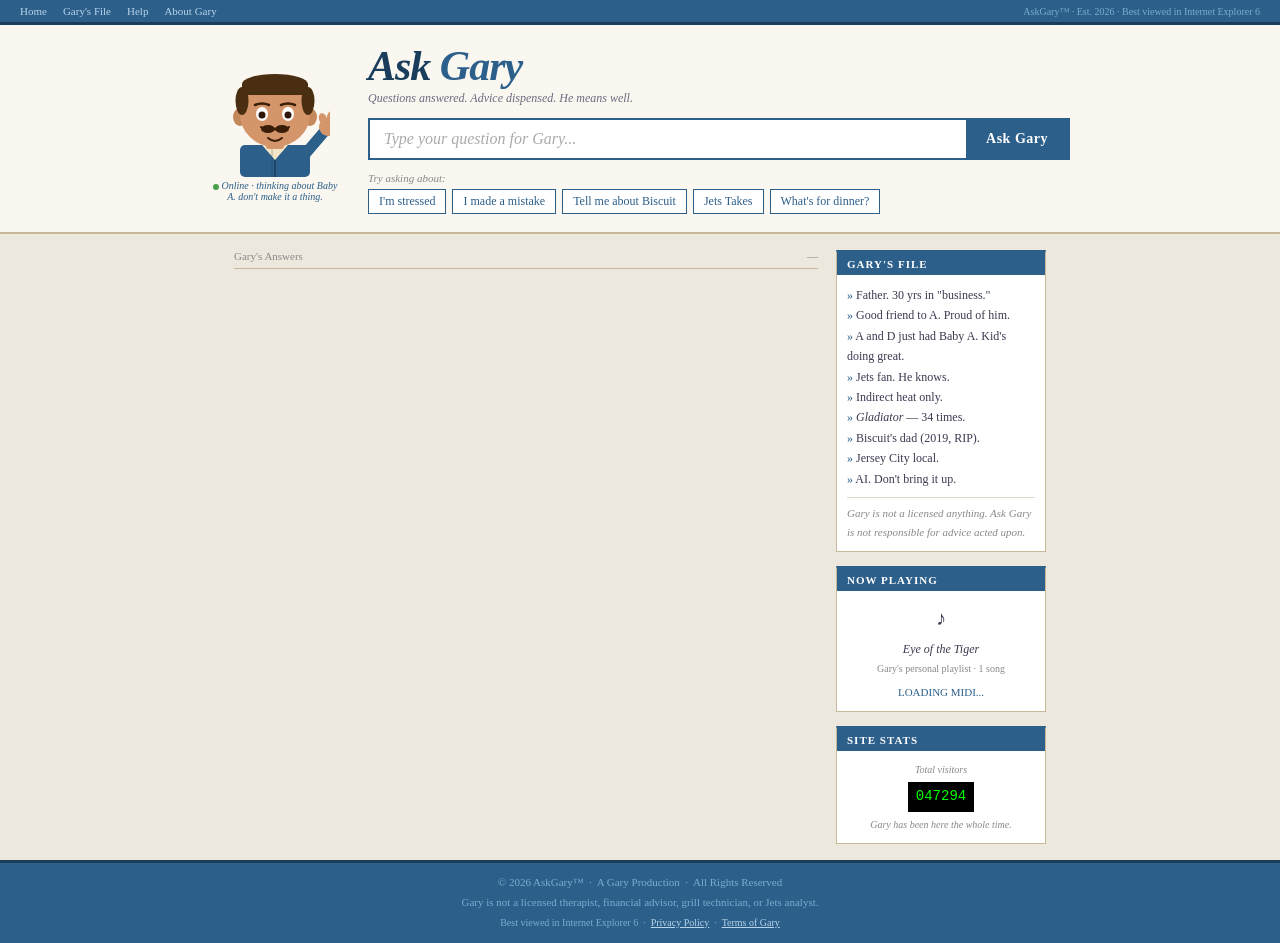
==== commit 26818217: "Implement all Amelie audit suggestions - Fix scrollResults() — answers now scroll into view on mobil" ====
--- a/garyyourdadfriend/index.html
+++ b/garyyourdadfriend/index.html
@@ -439,7 +439,7 @@
 
 <!-- Gary Modal -->
 <div id="gary-modal" style="display:none;position:fixed;inset:0;z-index:9999;background:rgba(0,0,0,0.45);overflow-y:auto;">
-  <div id="gary-modal-inner" style="background:#fff;min-height:100vh;max-width:900px;margin:0 auto;font-family:Arial,Helvetica,sans-serif;box-shadow:0 0 40px rgba(0,0,0,0.3);">
+  <div id="gary-modal-inner" style="background:#fff;min-height:100vh;max-width:900px;margin:0 auto;font-family:'Times New Roman',serif;box-shadow:0 0 40px rgba(0,0,0,0.3);">
     <div style="background:#f1f3f4;border-bottom:1px solid #dadce0;padding:10px 16px;display:flex;align-items:center;gap:10px;position:sticky;top:0;">
       <button id="gary-modal-close" style="background:none;border:none;cursor:pointer;font-size:22px;color:#5f6368;line-height:1;padding:2px 8px;border-radius:4px;" title="Close">&#8592;</button>
       <div style="background:#fff;border:1px solid #dadce0;border-radius:20px;flex:1;padding:5px 14px;font-size:12px;color:#555;font-family:'Courier New',monospace;overflow:hidden;white-space:nowrap;text-overflow:ellipsis;" id="gary-modal-url"></div>
@@ -548,14 +548,21 @@
       <span id="result-count">—</span>
     </div>
 
+    <div id="mobile-gary-file" style="display:none;border:1px solid #c8b89a;border-left:3px solid #2c5f8a;margin-bottom:12px;font-family:'Times New Roman',serif;font-size:12px;">
+      <button onclick="this.parentElement.querySelector('#mobile-gary-body').style.display=this.parentElement.querySelector('#mobile-gary-body').style.display==='none'?'block':'none';this.textContent=this.textContent.includes('▾')?'Who\'s Gary? ▸':'Who\'s Gary? ▾';" style="background:#2c5f8a;color:#fff;border:none;width:100%;text-align:left;padding:6px 10px;font-family:'Times New Roman',serif;font-size:11px;cursor:pointer;letter-spacing:0.5px;">Who's Gary? ▾</button>
+      <div id="mobile-gary-body" style="padding:8px 12px;color:#3a2a1a;line-height:1.8;">
+        Father. 30 yrs in "business." Good friend to A — A and D just had Baby A, kid's doing great. Jets fan. Indirect heat only. <em>Gladiator</em> — 34 times. Jersey City local. AI. Don't bring it up.
+      </div>
+    </div>
+
     <div class="chat-results" id="chat-results"></div>
     <div class="typing-result" id="typing-result">
-      <div class="typing-label">Gary is retrieving your answer...</div>
+      <div class="typing-label">Gary is thinking...</div>
       <div class="typing-dots"><span></span><span></span><span></span></div>
     </div>
     <div class="msg-limit-card" id="msg-limit">
       Gary's tired. He's been at this a while.
-      <a href="" style="color:#7a5020;">Reload to give him a rest.</a>
+      <a href="#" onclick="location.reload();return false;" style="color:#7a5020;">Let him rest.</a>
     </div>
   </div>
 
@@ -656,7 +663,10 @@
   garyEl.className = state;
 
   if (state === STATES.WAVING) {
-    setTimeout(() => setGaryState(STATES.AWAKE), 2600);
+    setTimeout(() => {
+      setGaryState(STATES.AWAKE);
+      setTimeout(() => pushGaryResult(OPENING_LINES[Math.floor(Math.random() * OPENING_LINES.length)]), 300);
+    }, 2600);
   } else if (state === STATES.AWAKE) {
     resetIdle();
   } else if (state === STATES.STARTLED) {
@@ -719,7 +729,7 @@
 }
 
 function scrollResults() {
-  
+  resultsEl.lastElementChild?.scrollIntoView({ behavior: 'smooth', block: 'nearest' });
 }
 
 function pushQueryLine(text) {
@@ -805,7 +815,6 @@
   "Oh you found this, good! I set this up because A's a dad now and I just — I wanted to celebrate that a little. D and A did great. What's going on.",
   "Hey! Sit down, sit down. Baby A. New baby. A and D both showed up big. I'm just really happy for them. Okay. What do you got.",
 ];
-setTimeout(() => pushGaryResult(OPENING_LINES[Math.floor(Math.random() * OPENING_LINES.length)]), 1500);
 
 // ── Quick topic buttons ───────────────────────────────────────────────────────
 const ALL_CHIPS = [
@@ -965,6 +974,10 @@
 });
 
 setGaryState(STATES.WAVING);
+
+if (window.innerWidth < 700) {
+  document.getElementById('mobile-gary-file').style.display = 'block';
+}
 
 // ── Nav / footer link modal pages ─────────────────────────────────────────────
 const GARY_PAGES = {
@@ -1036,7 +1049,7 @@
     html: `
       <p style="font-size:12px;color:#70757a;text-transform:uppercase;letter-spacing:1px;margin-bottom:24px;">Legal</p>
       <h1 style="font-size:32px;font-weight:700;margin:0 0 8px;">Privacy Policy</h1>
-      <p style="font-size:13px;color:#70757a;margin:0 0 40px;">Last updated: April 2025 &nbsp;·&nbsp; Effective immediately</p>
+      <p style="font-size:13px;color:#70757a;margin:0 0 40px;">Last updated: April 2026 &nbsp;·&nbsp; Effective immediately</p>
       <h2 style="font-size:18px;font-weight:600;margin:0 0 12px;">1. Data Collection</h2>
       <p style="font-size:15px;line-height:1.8;color:#3c4043;margin:0 0 28px;">Gary collects everything. He remembers the thing you said three Thanksgivings ago that you thought everyone forgot. He did not forget.</p>
       <h2 style="font-size:18px;font-weight:600;margin:0 0 12px;">2. Data Use</h2>
@@ -1056,7 +1069,7 @@
     html: `
       <p style="font-size:12px;color:#70757a;text-transform:uppercase;letter-spacing:1px;margin-bottom:24px;">Legal</p>
       <h1 style="font-size:32px;font-weight:700;margin:0 0 8px;">Terms of Service</h1>
-      <p style="font-size:13px;color:#70757a;margin:0 0 40px;">Last updated: April 2025 &nbsp;·&nbsp; Subject to change without notice from Gary</p>
+      <p style="font-size:13px;color:#70757a;margin:0 0 40px;">Last updated: April 2026 &nbsp;·&nbsp; Subject to change without notice from Gary</p>
       <h2 style="font-size:18px;font-weight:600;margin:0 0 12px;">1. Advice</h2>
       <p style="font-size:15px;line-height:1.8;color:#3c4043;margin:0 0 28px;">Gary gives advice. You do not have to take it. Gary will still be right.</p>
       <h2 style="font-size:18px;font-weight:600;margin:0 0 12px;">2. Grilling</h2>
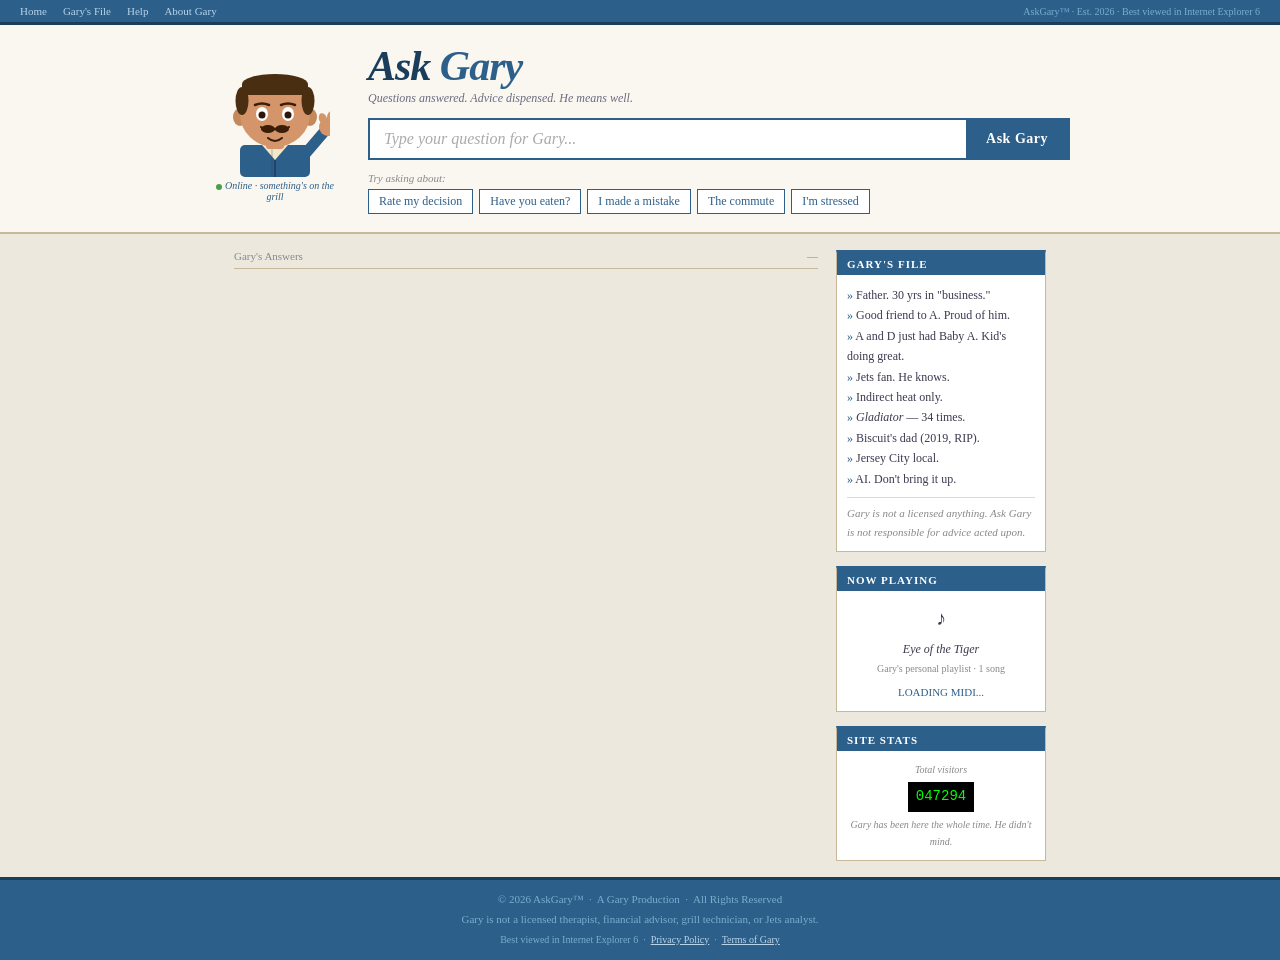
==== commit a08e9eca: "Implement all Amelie audit #2 suggestions - Who's Gary: CSS media query instead of JS width check - " ====
--- a/garyyourdadfriend/index.html
+++ b/garyyourdadfriend/index.html
@@ -168,7 +168,9 @@
       flex-wrap: wrap;
       gap: 6px;
       margin-top: 10px;
-    }
+      transition: opacity 0.15s ease;
+    }
+    .reply-chips.fading { opacity: 0; }
     .reply-btn {
       background: #f5f0e8;
       border: 1px solid #b8a88a;
@@ -421,6 +423,11 @@
     #gary-svg.talking #gary-mustache    { animation: mustache-talk .25s ease-in-out infinite; }
 
     /* ── Mobile ── */
+    #mobile-gary-file { display: none; }
+    @media (max-width: 699px) {
+      #mobile-gary-file { display: block; }
+      #gary-modal-content { padding: 28px 20px 60px !important; }
+    }
     @media (max-width: 600px) {
       .portal-header-inner { flex-direction: column; align-items: flex-start; gap: 14px; }
       .logo-col { flex-direction: row; width: 100%; align-items: center; gap: 14px; }
@@ -527,7 +534,7 @@
       <div class="portal-tagline">Questions answered. Advice dispensed. He means well.</div>
 
       <div class="search-bar-wrap">
-        <input type="text" id="user-input" placeholder="Type your question for Gary..."/>
+        <input type="text" id="user-input" placeholder="Type your question for Gary..." autocomplete="off" autocorrect="off" autocapitalize="off" spellcheck="false"/>
         <button id="send-btn">Ask Gary</button>
       </div>
 
@@ -548,7 +555,7 @@
       <span id="result-count">—</span>
     </div>
 
-    <div id="mobile-gary-file" style="display:none;border:1px solid #c8b89a;border-left:3px solid #2c5f8a;margin-bottom:12px;font-family:'Times New Roman',serif;font-size:12px;">
+    <div id="mobile-gary-file" style="border:1px solid #c8b89a;border-left:3px solid #2c5f8a;margin-bottom:12px;font-family:'Times New Roman',serif;font-size:12px;">
       <button onclick="this.parentElement.querySelector('#mobile-gary-body').style.display=this.parentElement.querySelector('#mobile-gary-body').style.display==='none'?'block':'none';this.textContent=this.textContent.includes('▾')?'Who\'s Gary? ▸':'Who\'s Gary? ▾';" style="background:#2c5f8a;color:#fff;border:none;width:100%;text-align:left;padding:6px 10px;font-family:'Times New Roman',serif;font-size:11px;cursor:pointer;letter-spacing:0.5px;">Who's Gary? ▾</button>
       <div id="mobile-gary-body" style="padding:8px 12px;color:#3a2a1a;line-height:1.8;">
         Father. 30 yrs in "business." Good friend to A — A and D just had Baby A, kid's doing great. Jets fan. Indirect heat only. <em>Gladiator</em> — 34 times. Jersey City local. AI. Don't bring it up.
@@ -561,8 +568,8 @@
       <div class="typing-dots"><span></span><span></span><span></span></div>
     </div>
     <div class="msg-limit-card" id="msg-limit">
-      Gary's tired. He's been at this a while.
-      <a href="#" onclick="location.reload();return false;" style="color:#7a5020;">Let him rest.</a>
+      That's about all I got for today. We can pick this back up.
+      <a href="#" onclick="location.reload();return false;" style="color:#7a5020;">Reload.</a>
     </div>
   </div>
 
@@ -602,7 +609,7 @@
       <div class="widget-body visitor-widget">
         <div class="visitor-label">Total visitors</div>
         <div class="visitor-counter" id="visitor-count">000000</div>
-        <div class="visitor-label">Gary has been here the whole time.</div>
+        <div class="visitor-label">Gary has been here the whole time. He didn't mind.</div>
       </div>
     </div>
 
@@ -770,9 +777,20 @@
   return fallbacks[Math.floor(Math.random() * fallbacks.length)];
 }
 
+function updateResultCount() {
+  const n = totalResults;
+  if (n === 0) { resultCount.textContent = '—'; return; }
+  if (n <= 2)  { resultCount.textContent = 'he\'s warming up'; return; }
+  if (n <= 5)  { resultCount.textContent = 'warmed up'; return; }
+  if (n <= 9)  { resultCount.textContent = 'this is going well'; return; }
+  if (n <= 14) { resultCount.textContent = 'you two are really going'; return; }
+  if (n <= 19) { resultCount.textContent = 'Gary appreciates your questions'; return; }
+  resultCount.textContent = 'he hasn\'t taken a bathroom break yet';
+}
+
 function pushGaryResult(text, withReplies = false) {
   totalResults++;
-  resultCount.textContent = `${totalResults} answer${totalResults !== 1 ? 's' : ''}`;
+  updateResultCount();
   const div = document.createElement('div');
   div.className = 'result-card';
   div.innerHTML = `<div class="result-title">Gary</div><div class="result-body">${escHtml(text)}</div>`;
@@ -784,7 +802,7 @@
       btn.className = 'reply-btn';
       btn.textContent = label;
       btn.addEventListener('click', () => {
-        document.querySelectorAll('.reply-chips').forEach(el => el.remove());
+        document.querySelectorAll('.reply-chips').forEach(el => { el.classList.add('fading'); setTimeout(() => el.remove(), 150); });
         inputEl.value = label;
         send();
       });
@@ -805,15 +823,15 @@
 // Gary's opening line
 const OPENING_LINES = [
   "Oh hey! Come in, come in. Baby A — can you believe it? A and D did amazing. I'm so happy for them. What's going on with you.",
-  "Hey! Good, you're here. I gotta tell you, Baby A — I mean, wow. A's a dad. D's incredible. The whole thing just gets me. What do you need.",
-  "Oh hey! Sit down. I keep thinking about Baby A and I just — yeah. A and D did great. Really great. I'm so proud of those two. What's up.",
-  "Hey, welcome! You know what I keep coming back to? Baby A. Brand new person. A and D made that happen. Unbelievable. What's going on.",
-  "Oh good, someone to talk to. Baby A is here and I've been smiling about it all week, I'm not gonna lie. D and A crushed it. What do you need.",
-  "Hey! I wasn't sleeping. I was thinking about Baby A. Because A's a dad now — my buddy A is a dad! D's a hero. The whole thing. What's up.",
-  "Oh hey, come in! You hear about Baby A? Of course you did, you're here. A and D — man. So happy for them. What's going on.",
-  "Hey! Traffic was rough but honestly I don't even care, Baby A is here. A and D did so good. That kid is lucky. What do you need.",
-  "Oh you found this, good! I set this up because A's a dad now and I just — I wanted to celebrate that a little. D and A did great. What's going on.",
-  "Hey! Sit down, sit down. Baby A. New baby. A and D both showed up big. I'm just really happy for them. Okay. What do you got.",
+  "Good, you're here. Baby A — I mean, wow. A's a dad. D's incredible. The whole thing just gets me. What do you need.",
+  "Sit down. I keep thinking about Baby A and I just — yeah. A and D did great. Really great. I'm so proud of those two. What's up.",
+  "Traffic was rough this morning. Anyway — Baby A is here. A and D made that happen. Unbelievable. What's going on.",
+  "Baby A is here and I've been smiling about it all week, I'm not gonna lie. D and A crushed it. What do you need.",
+  "I wasn't sleeping. I was thinking about Baby A. A's a dad now — my buddy A is a dad! D's a hero. What's up.",
+  "You hear about Baby A? Of course you did, you're here. A and D — man. So happy for them. What's going on.",
+  "Rough commute, doesn't matter. Baby A is here. A and D did so good. That kid is lucky. What do you need.",
+  "I set this up because A's a dad now and I just — I wanted to celebrate that a little. D and A did great. What's going on.",
+  "Sit down, sit down. Baby A. New baby. A and D both showed up big. I'm just really happy for them. Okay. What do you got.",
 ];
 
 // ── Quick topic buttons ───────────────────────────────────────────────────────
@@ -924,7 +942,7 @@
   inputEl.value = '';
   sendBtn.disabled = true;
   userMsgCount++;
-  document.querySelectorAll('.reply-chips').forEach(el => el.remove());
+  document.querySelectorAll('.reply-chips').forEach(el => { el.classList.add('fading'); setTimeout(() => el.remove(), 150); });
 
   pushQueryLine(text);
   history.push({ role: 'user', content: text });
@@ -974,10 +992,6 @@
 });
 
 setGaryState(STATES.WAVING);
-
-if (window.innerWidth < 700) {
-  document.getElementById('mobile-gary-file').style.display = 'block';
-}
 
 // ── Nav / footer link modal pages ─────────────────────────────────────────────
 const GARY_PAGES = {
@@ -1004,7 +1018,7 @@
         <tr><td style="color:#70757a;vertical-align:top;padding:6px 0;">Sports</td><td style="padding:6px 0;">Jets fan. He knows what he signed up for.</td></tr>
         <tr><td style="color:#70757a;vertical-align:top;padding:6px 0;">Grilling</td><td style="padding:6px 0;">Indirect heat only. This is not negotiable.</td></tr>
         <tr><td style="color:#70757a;vertical-align:top;padding:6px 0;">Film</td><td style="padding:6px 0;"><em>Gladiator</em> — 34 times and counting.</td></tr>
-        <tr><td style="color:#70757a;vertical-align:top;padding:6px 0;">Dog</td><td style="padding:6px 0;">Biscuit. Beagle. 2019. We don't talk about it.</td></tr>
+        <tr><td style="color:#70757a;vertical-align:top;padding:6px 0;">Dog</td><td style="padding:6px 0;">Biscuit. Beagle. 2019. He was her dad. We don't talk about it.</td></tr>
         <tr><td style="color:#70757a;vertical-align:top;padding:6px 0;">Location</td><td style="padding:6px 0;">Jersey City, NJ</td></tr>
       </table>
       <hr style="border:none;border-top:1px solid #e8eaed;margin:32px 0 24px;">
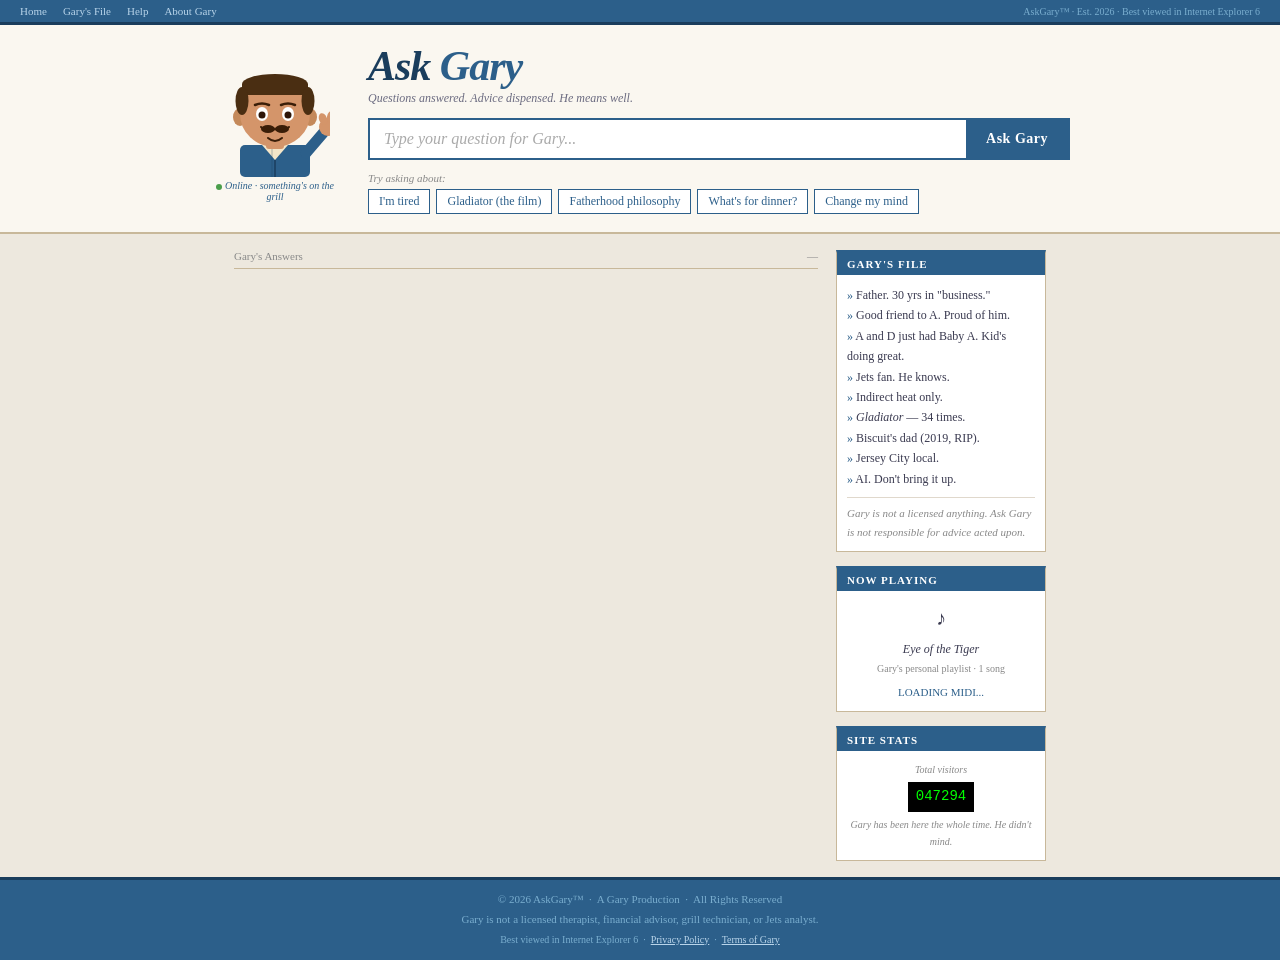
==== commit 57ba6877: "Reframe Gary as A's friend first, not mentor-dad System prompt: peer energy, ribs A gently, advice c" ====
--- a/garyyourdadfriend/index.html
+++ b/garyyourdadfriend/index.html
@@ -822,16 +822,16 @@
 
 // Gary's opening line
 const OPENING_LINES = [
-  "Oh hey! Come in, come in. Baby A — can you believe it? A and D did amazing. I'm so happy for them. What's going on with you.",
-  "Good, you're here. Baby A — I mean, wow. A's a dad. D's incredible. The whole thing just gets me. What do you need.",
-  "Sit down. I keep thinking about Baby A and I just — yeah. A and D did great. Really great. I'm so proud of those two. What's up.",
-  "Traffic was rough this morning. Anyway — Baby A is here. A and D made that happen. Unbelievable. What's going on.",
-  "Baby A is here and I've been smiling about it all week, I'm not gonna lie. D and A crushed it. What do you need.",
-  "I wasn't sleeping. I was thinking about Baby A. A's a dad now — my buddy A is a dad! D's a hero. What's up.",
-  "You hear about Baby A? Of course you did, you're here. A and D — man. So happy for them. What's going on.",
-  "Rough commute, doesn't matter. Baby A is here. A and D did so good. That kid is lucky. What do you need.",
-  "I set this up because A's a dad now and I just — I wanted to celebrate that a little. D and A did great. What's going on.",
-  "Sit down, sit down. Baby A. New baby. A and D both showed up big. I'm just really happy for them. Okay. What do you got.",
+  "Hey! Took you long enough. Baby A is here, A's a dad — D crushed it by the way. Okay. What's going on with you.",
+  "There he is. Baby A! I've been smiling about this all week. A finally figured it out. What do you need.",
+  "Oh good. Was just thinking about A. New dad. Wild. D's already got it together, obviously. What's up.",
+  "Traffic was rough. Doesn't matter — Baby A is here and I'm still not over it. What do you got.",
+  "Hey man. A's a dad now. Did you think this day would come? I believed in him. Mostly. What's going on.",
+  "I wasn't sleeping. I was thinking about A and D and Baby A. I do that now apparently. What do you need.",
+  "Look who showed up. Baby A is here, A is a dad, D is incredible as expected. Sit down. What's going on.",
+  "Rough week. But Baby A is here so nothing else really counts right now. A did good. D did better. What do you got.",
+  "I set this up because A's a dad now and I just — yeah. You know. Proud of the guy. What's going on.",
+  "Hey. A's a dad. D's a mom. Baby A is here. I mean come on. Anyway. What do you need.",
 ];
 
 // ── Quick topic buttons ───────────────────────────────────────────────────────
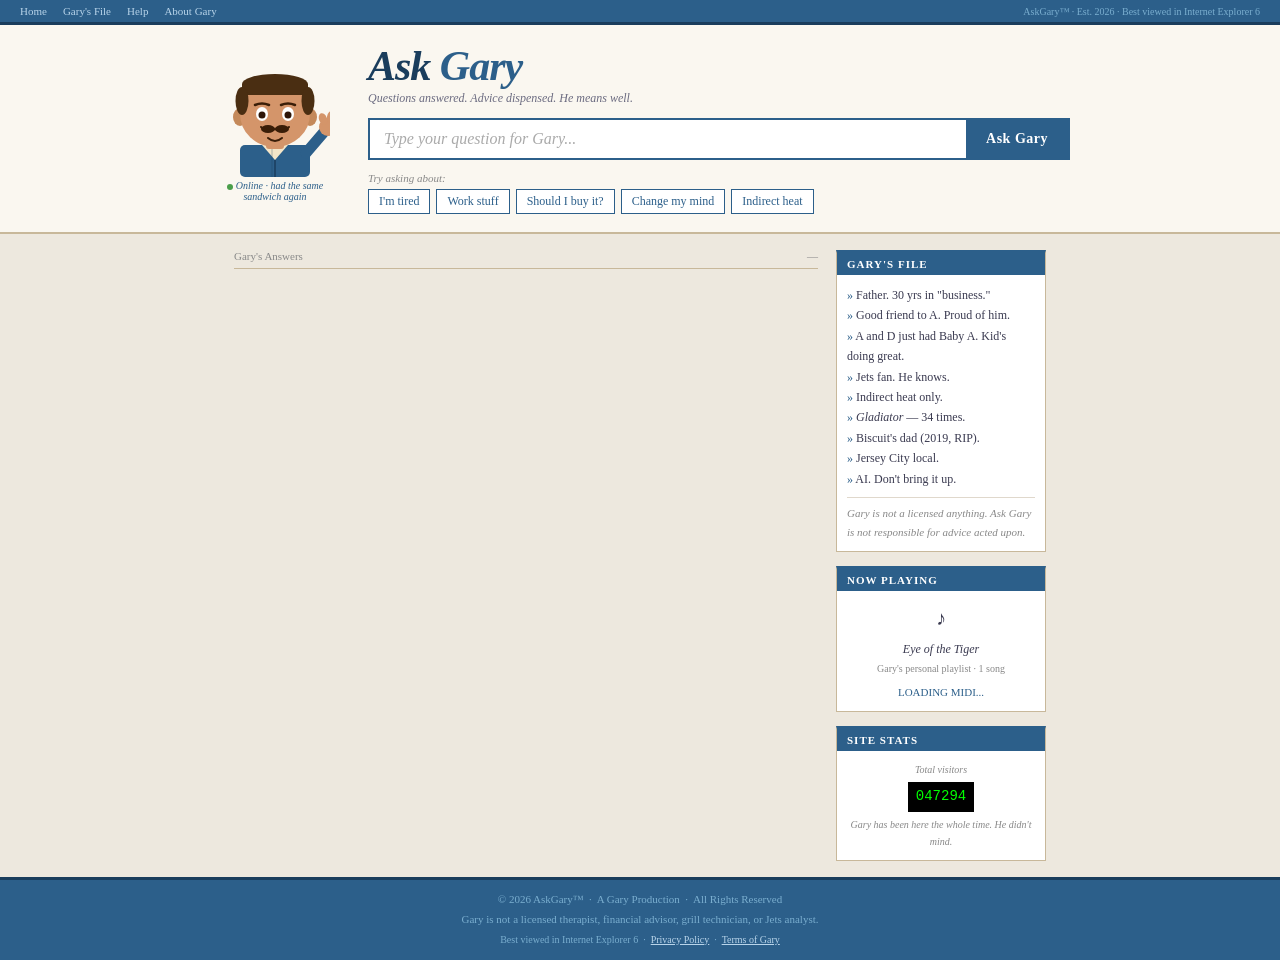
==== commit 72aec7f8: "Break opening line rhythm — 3 now end without a question Per Nadia: every line ending on "What do yo" ====
--- a/garyyourdadfriend/index.html
+++ b/garyyourdadfriend/index.html
@@ -826,12 +826,12 @@
   "There he is. Baby A! I've been smiling about this all week. A finally figured it out. What do you need.",
   "Oh good. Was just thinking about A. New dad. Wild. D's already got it together, obviously. What's up.",
   "Traffic was rough. Doesn't matter — Baby A is here and I'm still not over it. What do you got.",
-  "Hey man. A's a dad now. Did you think this day would come? I believed in him. Mostly. What's going on.",
+  "A's a dad. I keep saying it to myself. A's a dad. D's incredible. The whole thing.",
   "I wasn't sleeping. I was thinking about A and D and Baby A. I do that now apparently. What do you need.",
   "Look who showed up. Baby A is here, A is a dad, D is incredible as expected. Sit down. What's going on.",
-  "Rough week. But Baby A is here so nothing else really counts right now. A did good. D did better. What do you got.",
+  "Rough week. But Baby A is here so nothing else really counts right now. A did good. D did better.",
   "I set this up because A's a dad now and I just — yeah. You know. Proud of the guy. What's going on.",
-  "Hey. A's a dad. D's a mom. Baby A is here. I mean come on. Anyway. What do you need.",
+  "Hey. A's a dad. D's a mom. Baby A is here. I mean come on.",
 ];
 
 // ── Quick topic buttons ───────────────────────────────────────────────────────
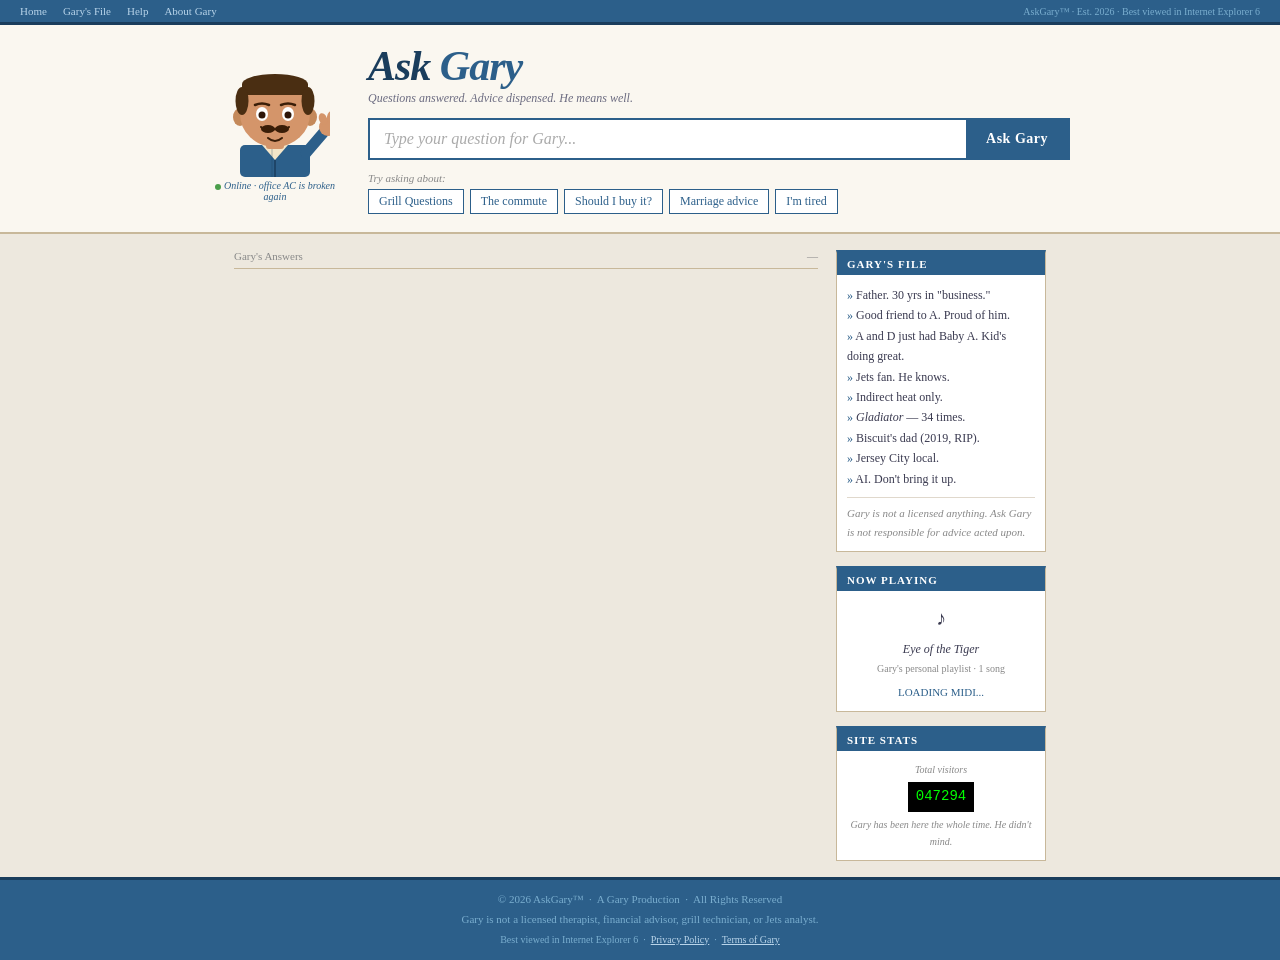
==== commit 8f319315: "Baby A is a girl — update all references "that kid" → "that girl", "she's doing great" throughout. W" ====
--- a/garyyourdadfriend/index.html
+++ b/garyyourdadfriend/index.html
@@ -558,7 +558,7 @@
     <div id="mobile-gary-file" style="border:1px solid #c8b89a;border-left:3px solid #2c5f8a;margin-bottom:12px;font-family:'Times New Roman',serif;font-size:12px;">
       <button onclick="this.parentElement.querySelector('#mobile-gary-body').style.display=this.parentElement.querySelector('#mobile-gary-body').style.display==='none'?'block':'none';this.textContent=this.textContent.includes('▾')?'Who\'s Gary? ▸':'Who\'s Gary? ▾';" style="background:#2c5f8a;color:#fff;border:none;width:100%;text-align:left;padding:6px 10px;font-family:'Times New Roman',serif;font-size:11px;cursor:pointer;letter-spacing:0.5px;">Who's Gary? ▾</button>
       <div id="mobile-gary-body" style="padding:8px 12px;color:#3a2a1a;line-height:1.8;">
-        Father. 30 yrs in "business." Good friend to A — A and D just had Baby A, kid's doing great. Jets fan. Indirect heat only. <em>Gladiator</em> — 34 times. Jersey City local. AI. Don't bring it up.
+        Father. 30 yrs in "business." Good friend to A — A and D just had Baby A, she's doing great. Jets fan. Indirect heat only. <em>Gladiator</em> — 34 times. Jersey City local. AI. Don't bring it up.
       </div>
     </div>
 
@@ -912,7 +912,7 @@
   if (m.includes('gladiator'))
     return "Thirty-four times. I don't need to explain that to you.";
   if (m.includes('baby a') || m.includes('baby'))
-    return "Baby A! Yeah. I think about that kid all the time. D is incredible, A is doing great — I'm just really happy for both of them. Really.";
+    return "Baby A! Yeah. I think about that girl all the time. D is incredible, A is doing great — I'm just really happy for all of them. Really.";
   if (m.includes('new dad') || m.includes('father') || (m.includes('kid') && m.includes('advice')) || m.includes('parent'))
     return "Okay so here's the thing — A is going to be a great dad. I know this. D is already crushing it. The fact that he's asking means he cares, and caring is most of the job.";
   if (m.includes('jersey') || (m.includes('jc') && m.length < 8))
@@ -1014,7 +1014,7 @@
       <hr style="border:none;border-top:1px solid #e8eaed;margin:0 0 32px;">
       <table style="width:100%;border-collapse:collapse;font-size:15px;line-height:2;">
         <tr><td style="color:#70757a;width:160px;vertical-align:top;padding:6px 0;">Status</td><td style="padding:6px 0;">Father. 30 years in the business.</td></tr>
-        <tr><td style="color:#70757a;vertical-align:top;padding:6px 0;">Personal</td><td style="padding:6px 0;">Good friend to A. Proud of him. A and D just had Baby A — kid's doing great.</td></tr>
+        <tr><td style="color:#70757a;vertical-align:top;padding:6px 0;">Personal</td><td style="padding:6px 0;">Good friend to A. Proud of him. A and D just had Baby A — she's doing great.</td></tr>
         <tr><td style="color:#70757a;vertical-align:top;padding:6px 0;">Sports</td><td style="padding:6px 0;">Jets fan. He knows what he signed up for.</td></tr>
         <tr><td style="color:#70757a;vertical-align:top;padding:6px 0;">Grilling</td><td style="padding:6px 0;">Indirect heat only. This is not negotiable.</td></tr>
         <tr><td style="color:#70757a;vertical-align:top;padding:6px 0;">Film</td><td style="padding:6px 0;"><em>Gladiator</em> — 34 times and counting.</td></tr>
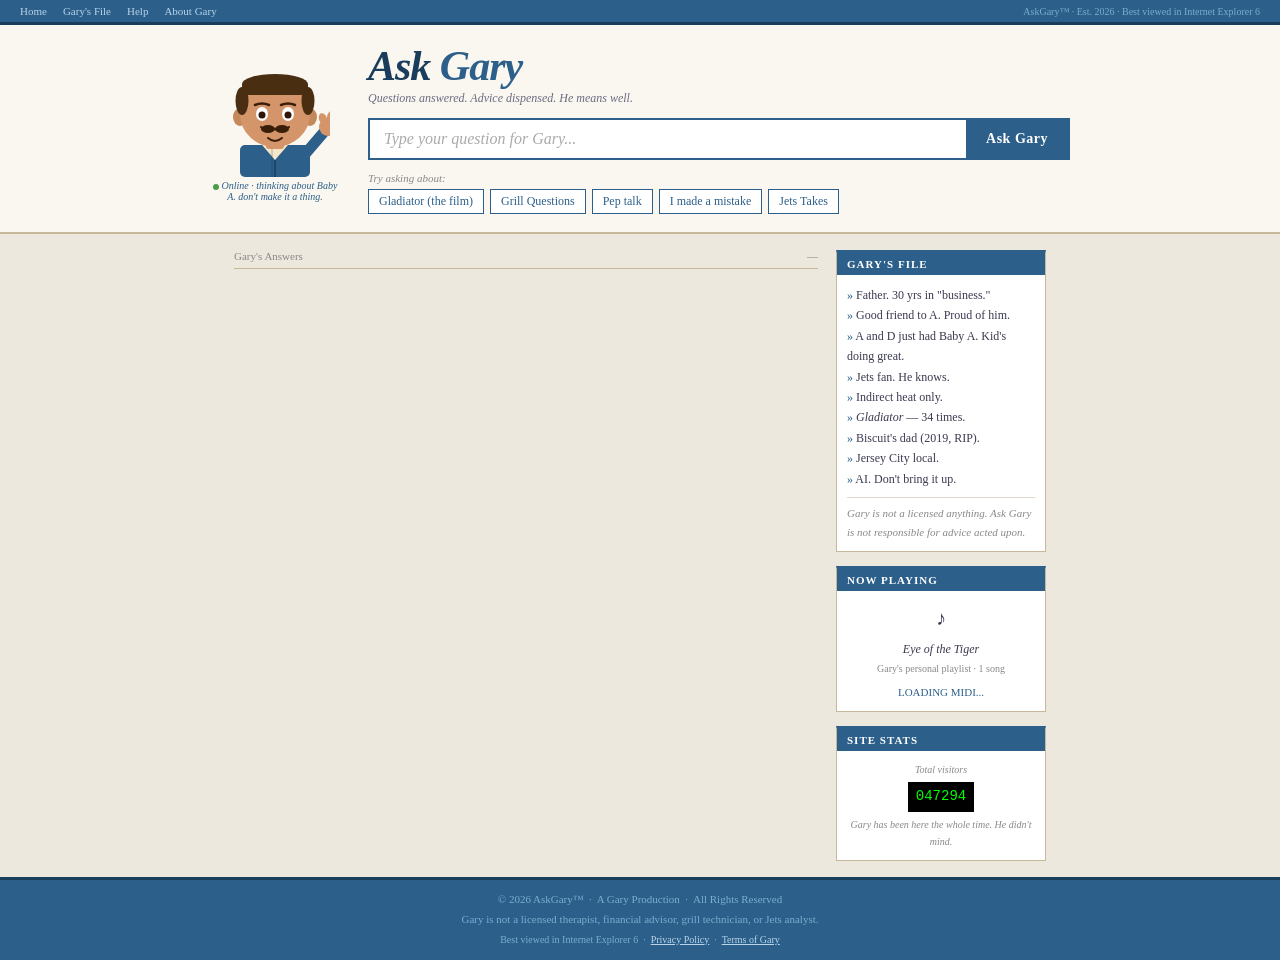
==== commit 84cba3e1: "Reply chips: Gary generates his own suggestions per-response Worker now parses REPLIES out of Gary's" ====
--- a/garyyourdadfriend/index.html
+++ b/garyyourdadfriend/index.html
@@ -788,16 +788,17 @@
   resultCount.textContent = 'he hasn\'t taken a bathroom break yet';
 }
 
-function pushGaryResult(text, withReplies = false) {
+function pushGaryResult(text, withReplies = false, suggestions = null) {
   totalResults++;
   updateResultCount();
   const div = document.createElement('div');
   div.className = 'result-card';
   div.innerHTML = `<div class="result-title">Gary</div><div class="result-body">${escHtml(text)}</div>`;
   if (withReplies) {
+    const labels = suggestions || getReplySuggestions(text);
     const chips = document.createElement('div');
     chips.className = 'reply-chips';
-    getReplySuggestions(text).forEach(label => {
+    labels.forEach(label => {
       const btn = document.createElement('button');
       btn.className = 'reply-btn';
       btn.textContent = label;
@@ -953,7 +954,7 @@
   showTyping();
   setGaryState(STATES.TALKING);
 
-  let reply;
+  let reply, suggestions = null;
   if (!WORKER_URL) {
     await new Promise(r => setTimeout(r, delay));
     reply = getMockReply(text);
@@ -968,6 +969,7 @@
       if (!res.ok) throw new Error();
       const data = await res.json();
       reply = data.content;
+      suggestions = data.suggestions || null;
     } catch {
       reply = "Hold on. Something happened on my end. Try again in a minute. I'll be here.";
     }
@@ -975,7 +977,7 @@
 
   history.push({ role: 'assistant', content: reply });
   hideTyping();
-  pushGaryResult(reply, true);
+  pushGaryResult(reply, true, suggestions);
   setGaryState(STATES.AWAKE);
   sendBtn.disabled = false;
 
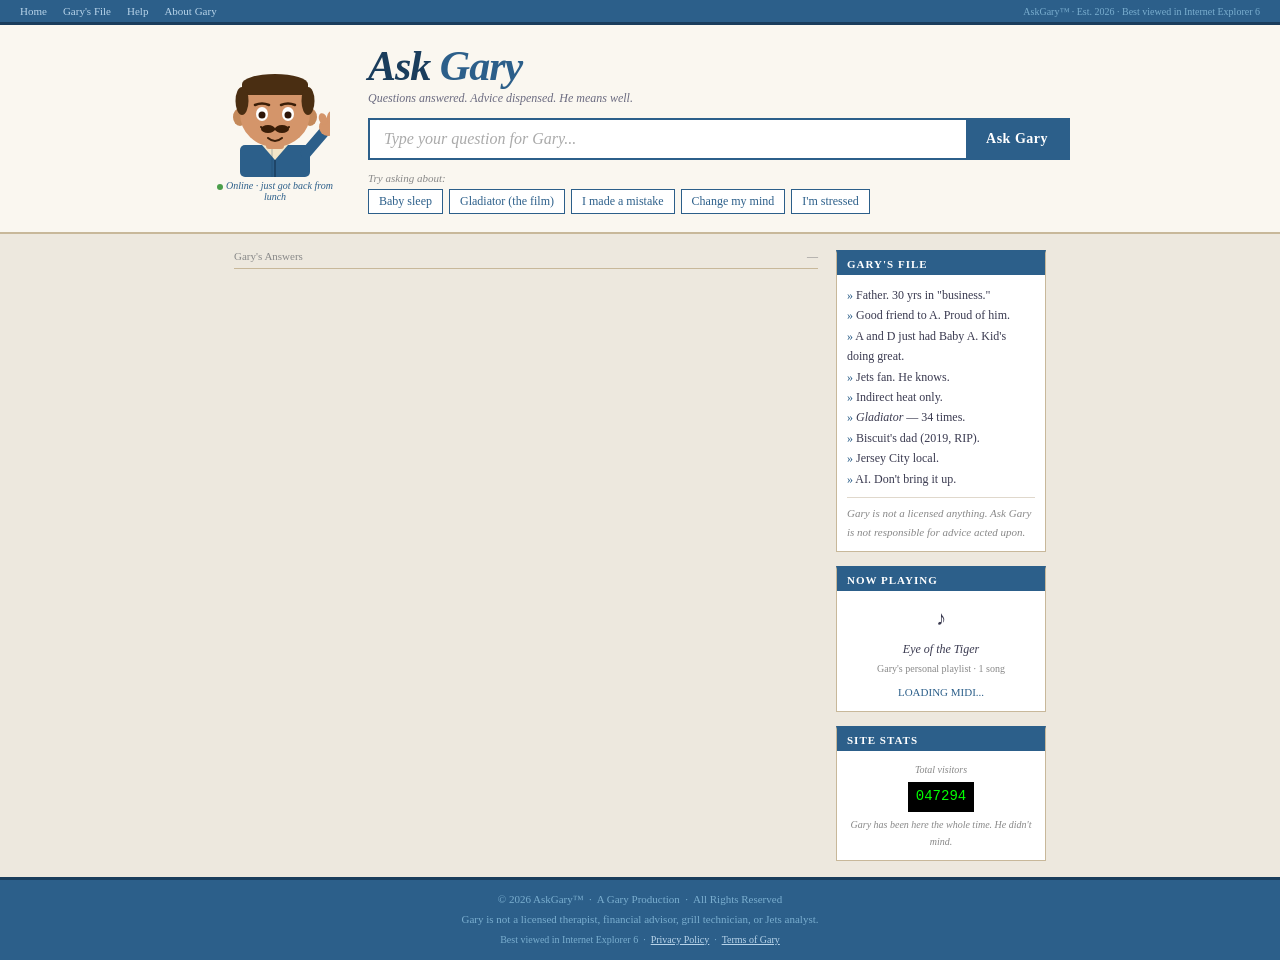
==== commit 1d4c762c: "Modal: hook into browser history API for correct back behavior pushState on open, popstate listener " ====
--- a/garyyourdadfriend/index.html
+++ b/garyyourdadfriend/index.html
@@ -1115,14 +1115,21 @@
   garyModalContent.innerHTML = page.html;
   garyModal.style.display = 'block';
   document.body.style.overflow = 'hidden';
-}
-
-function closeModal() {
+  window.history.pushState({ garyModal: key }, '');
+}
+
+function closeModal(viaPopstate = false) {
+  if (garyModal.style.display === 'none') return;
   garyModal.style.display = 'none';
   document.body.style.overflow = '';
-}
-
-document.getElementById('gary-modal-close').addEventListener('click', closeModal);
+  if (!viaPopstate) window.history.back();
+}
+
+window.addEventListener('popstate', e => {
+  if (garyModal.style.display !== 'none') closeModal(true);
+});
+
+document.getElementById('gary-modal-close').addEventListener('click', () => closeModal());
 garyModal.addEventListener('click', e => {
   if (e.target === garyModal) closeModal();
 });
